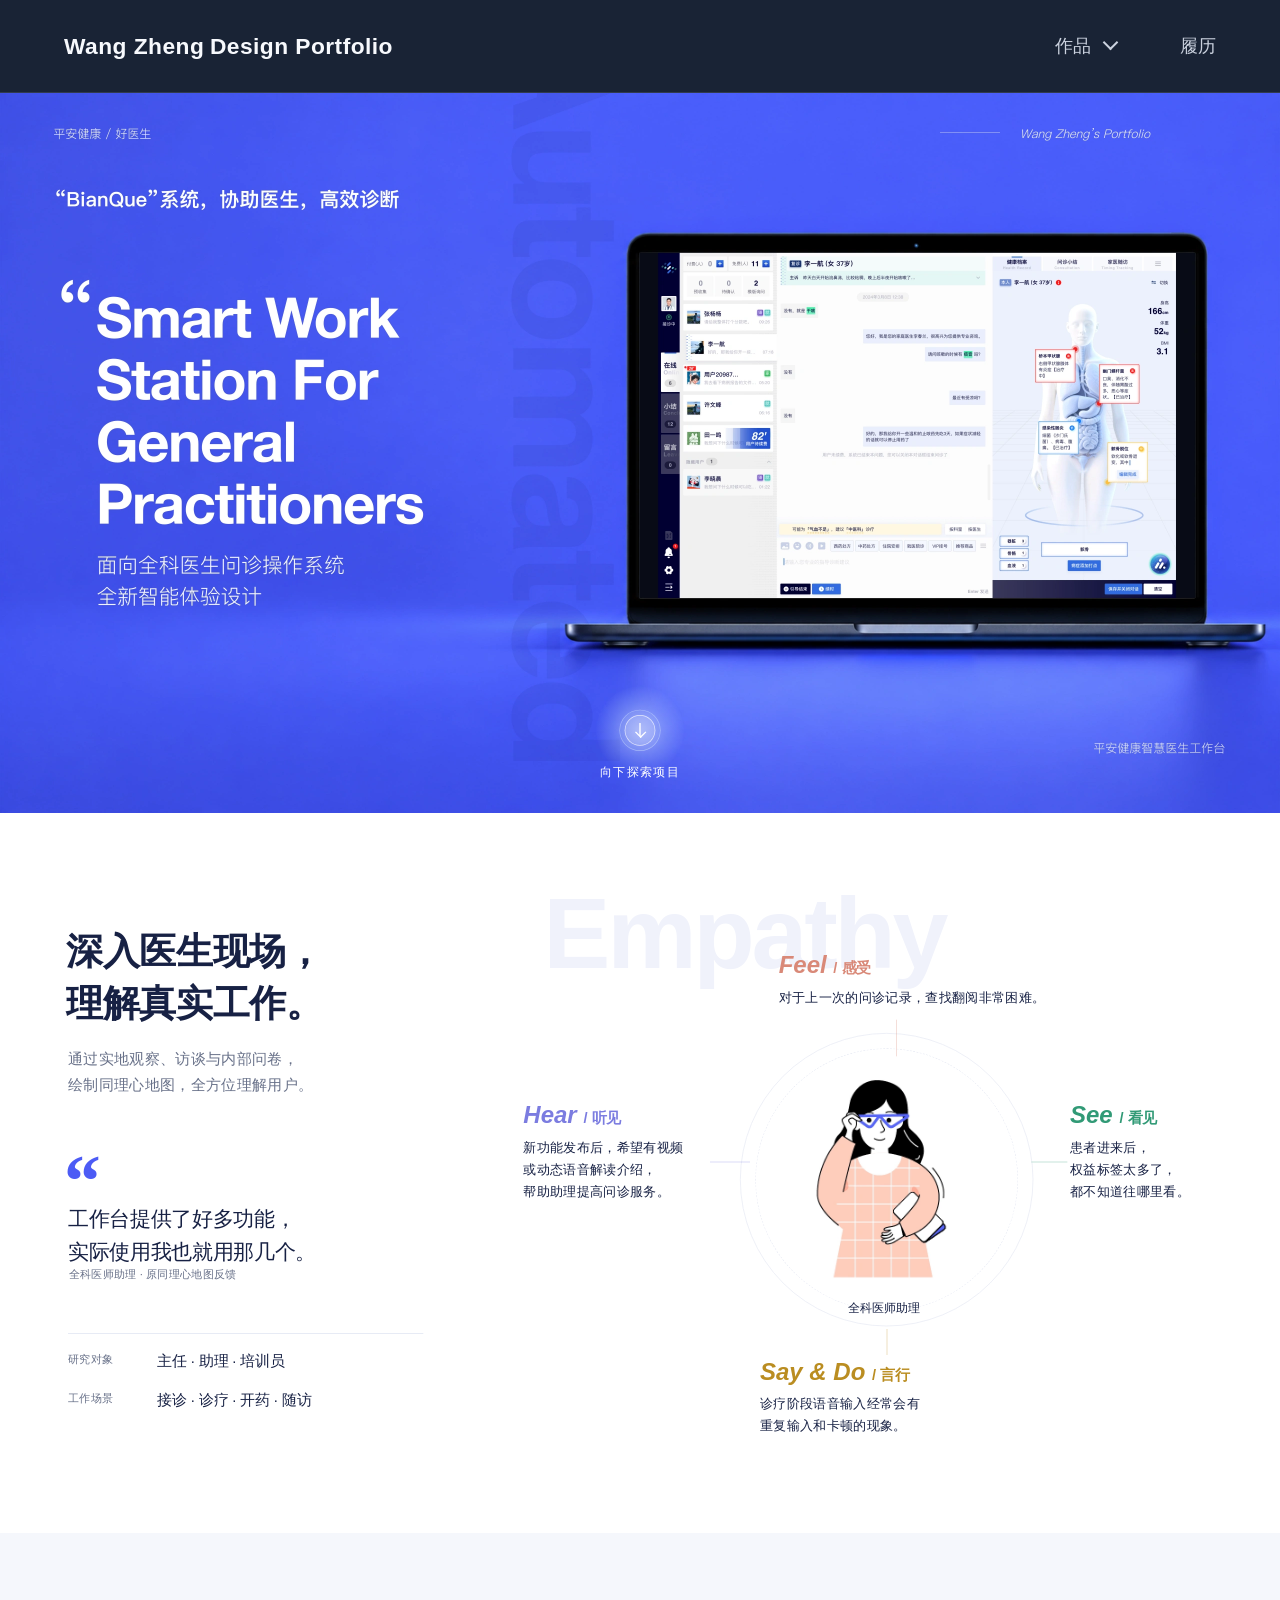
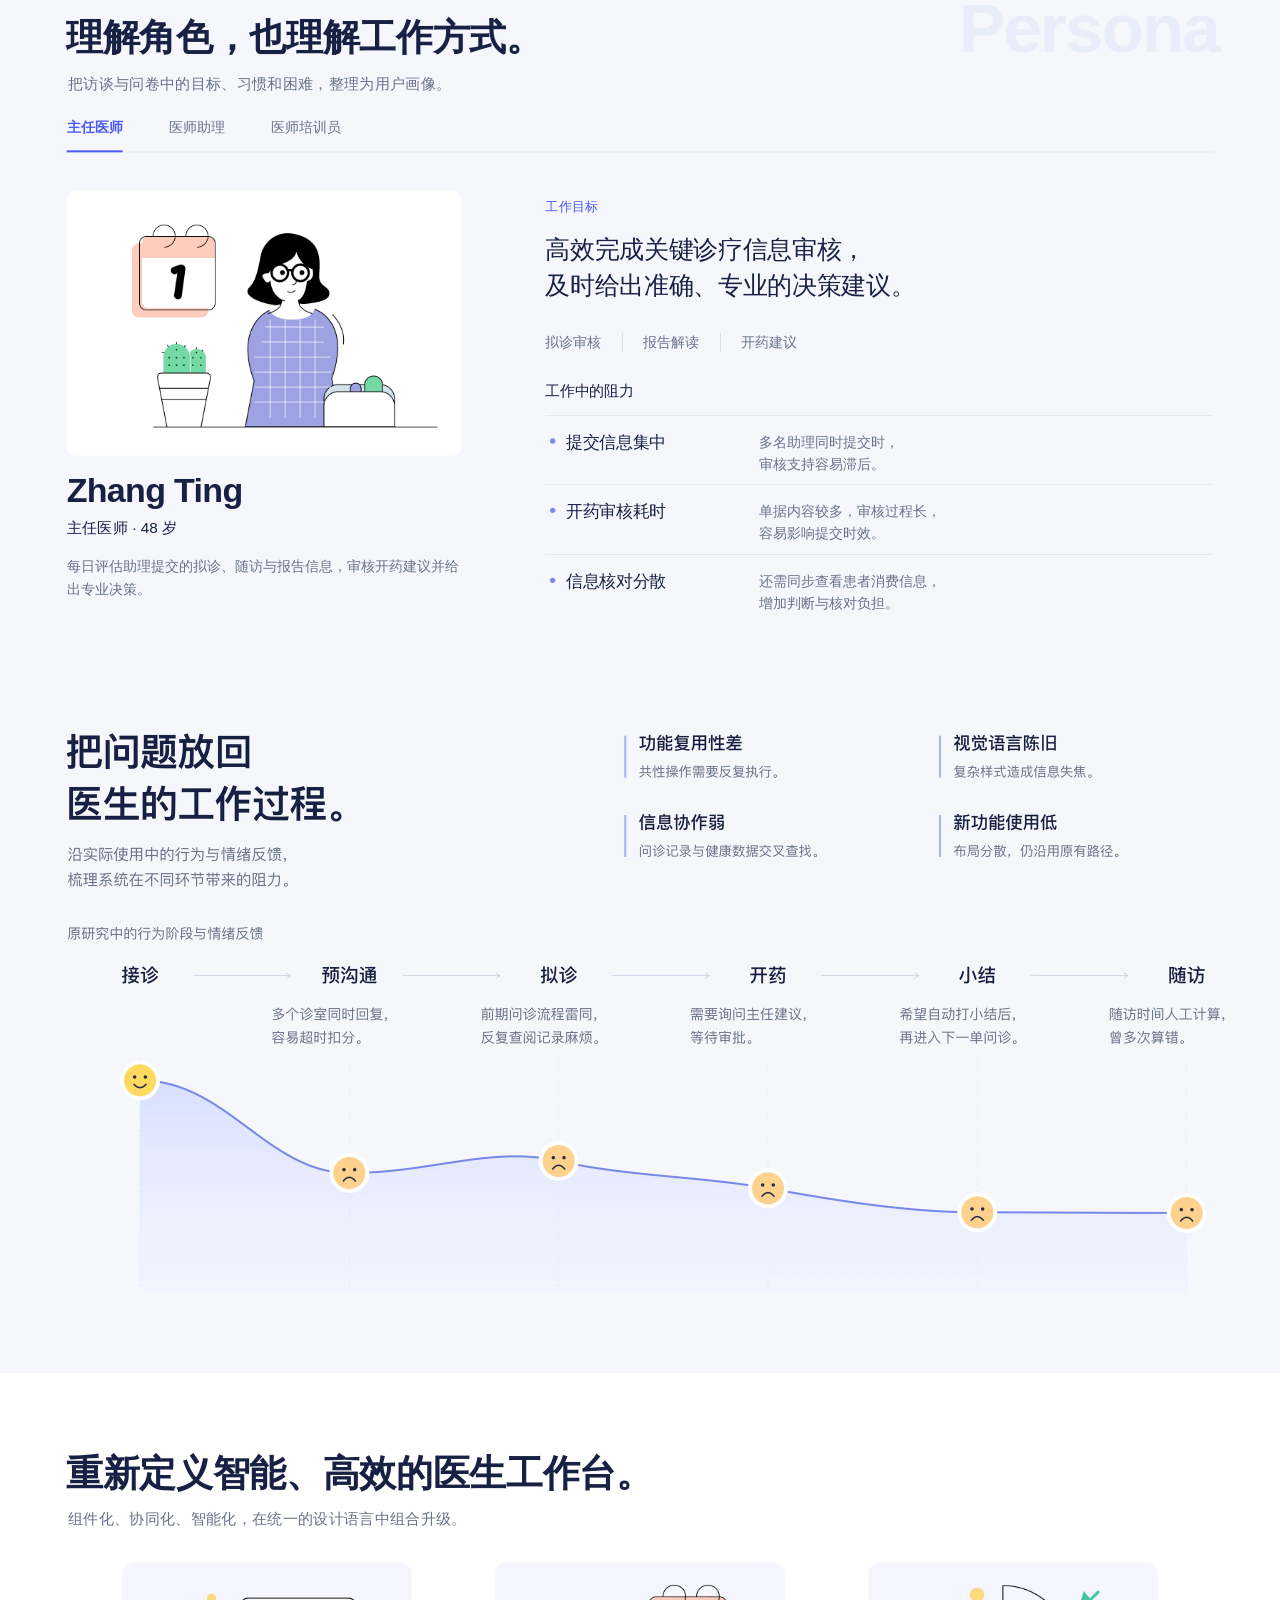
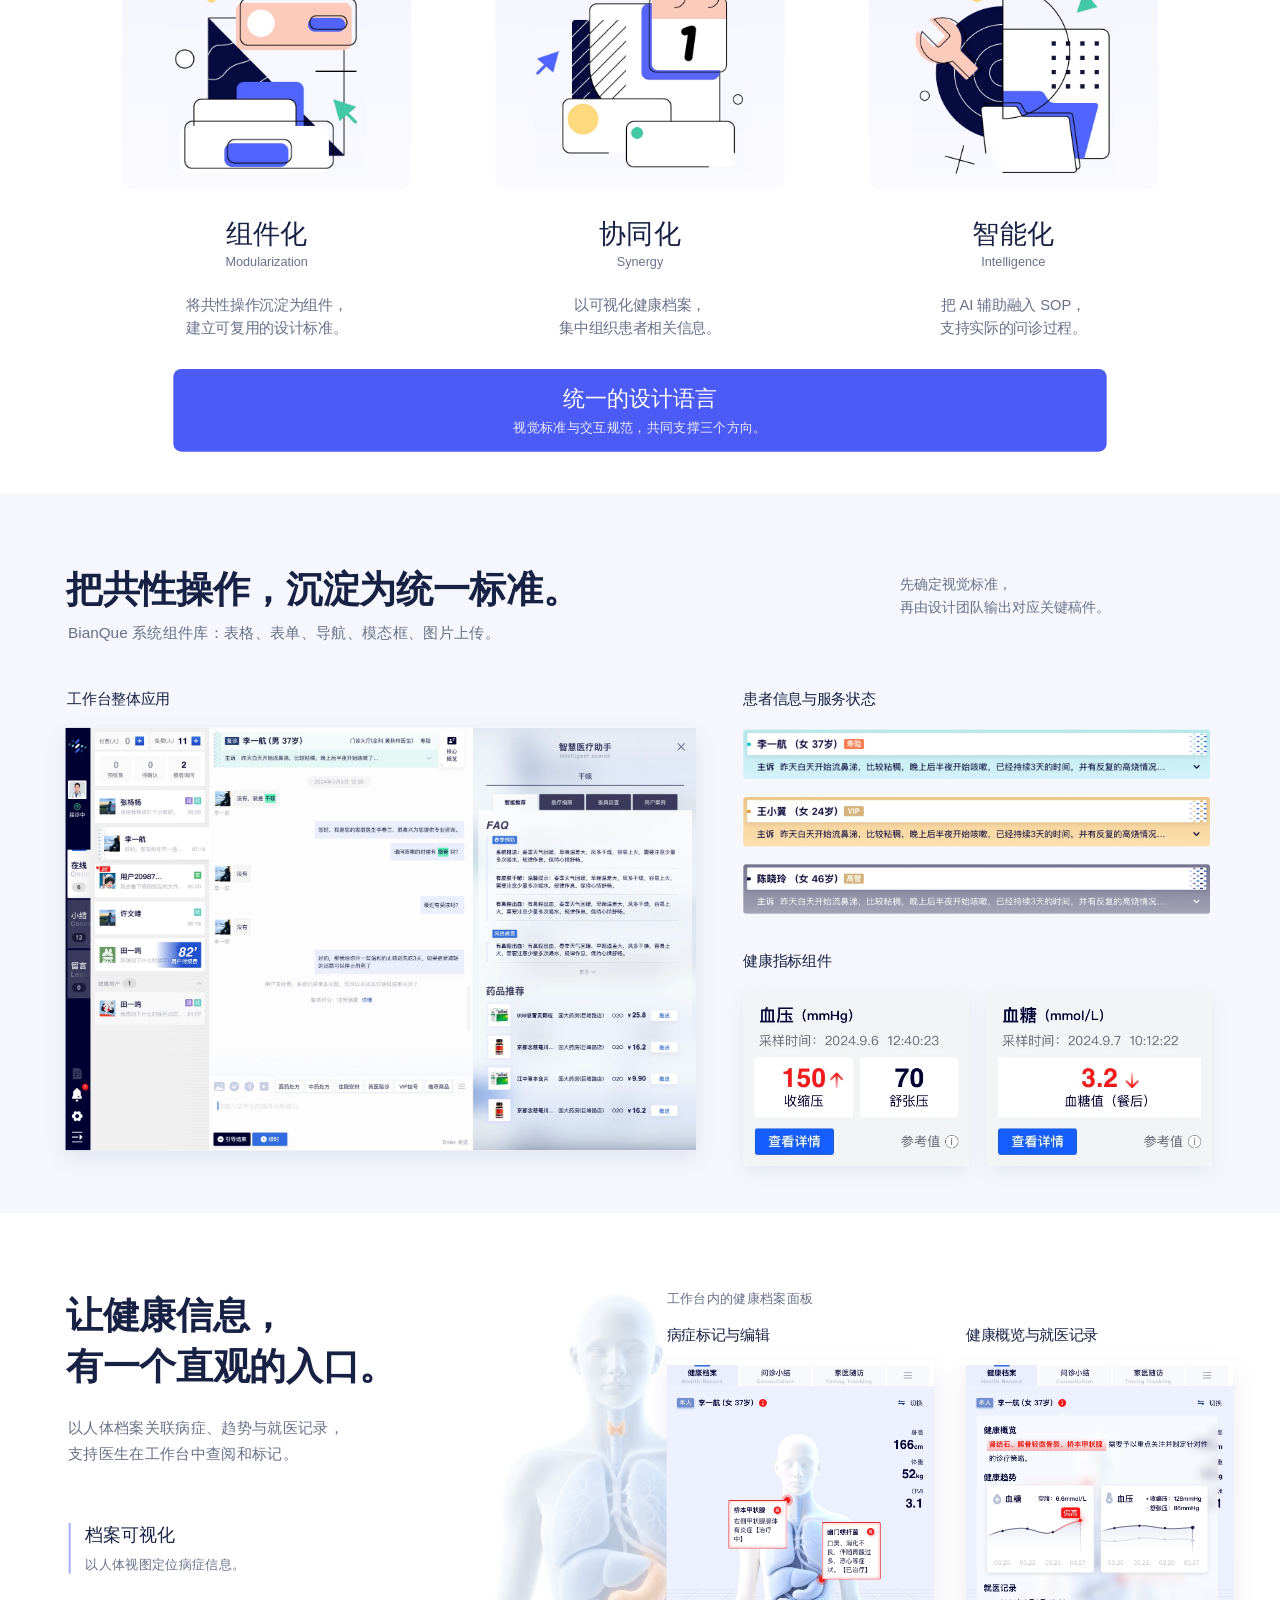
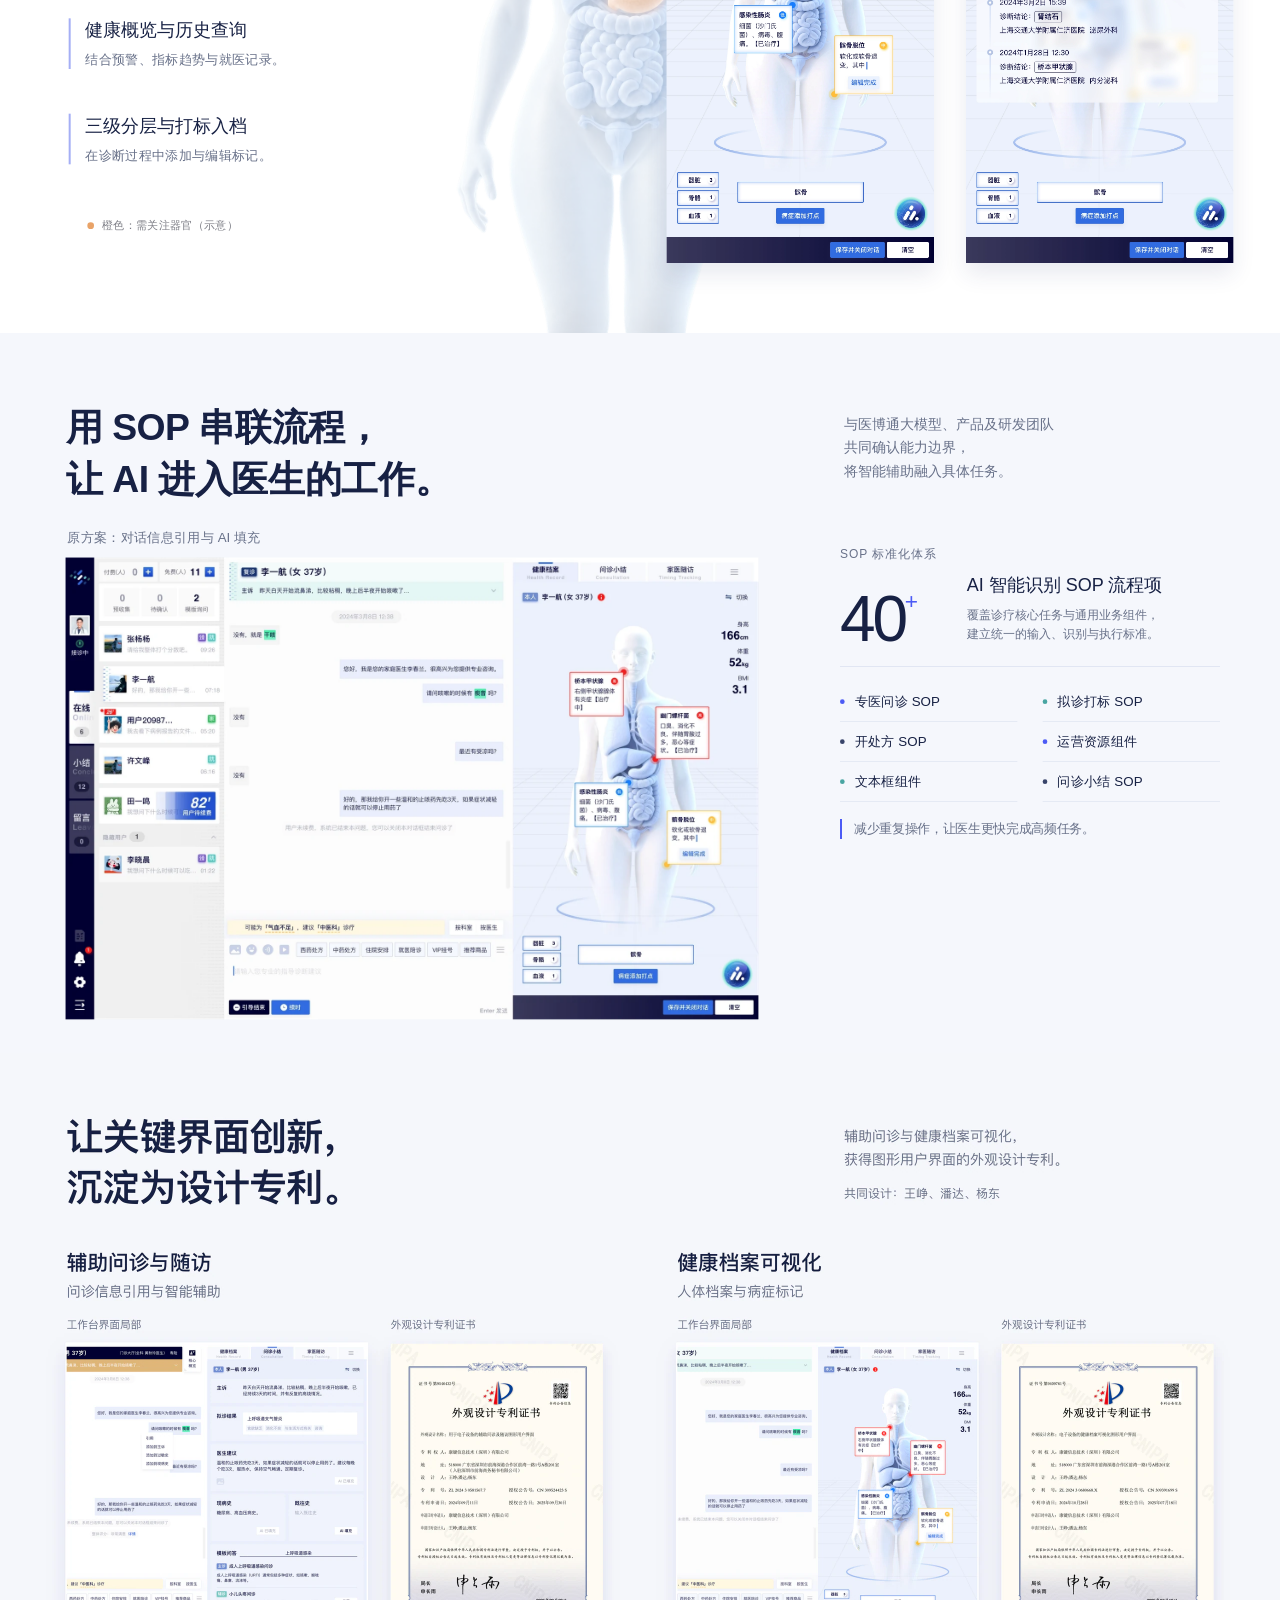
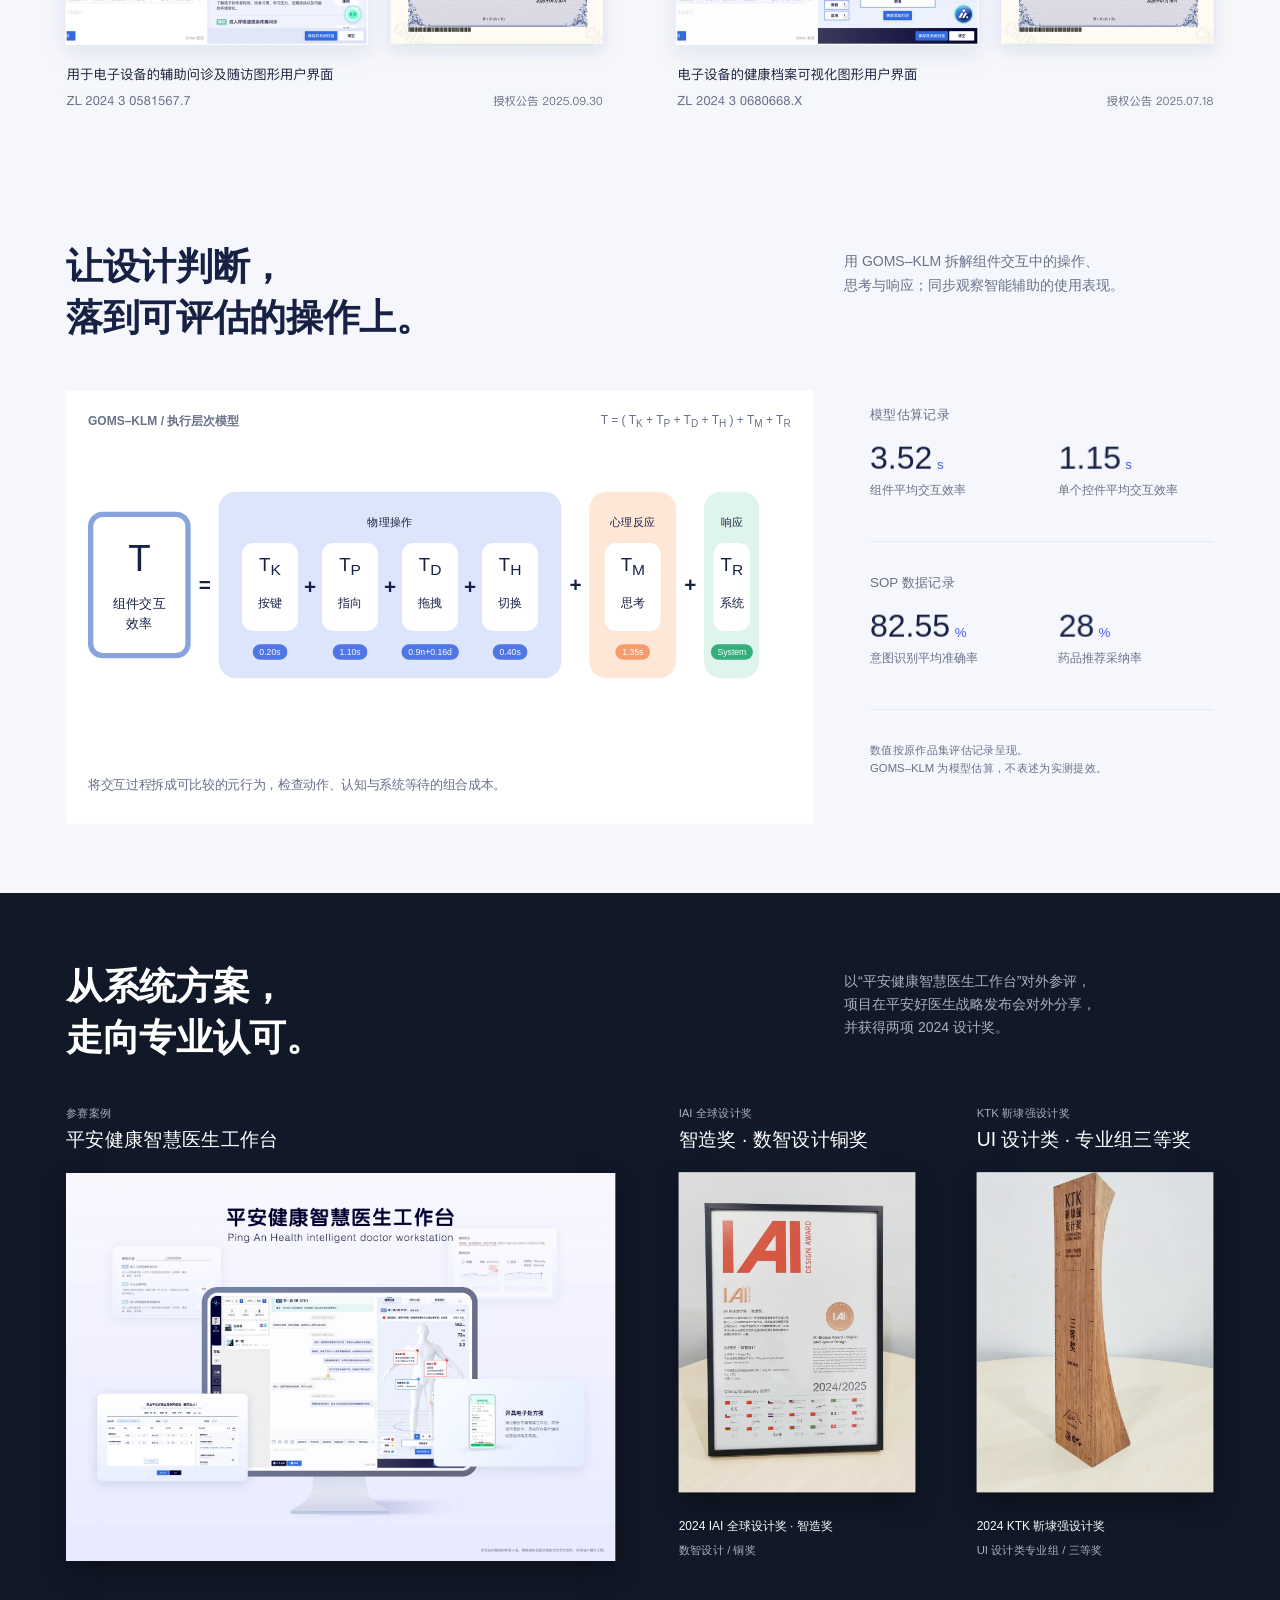
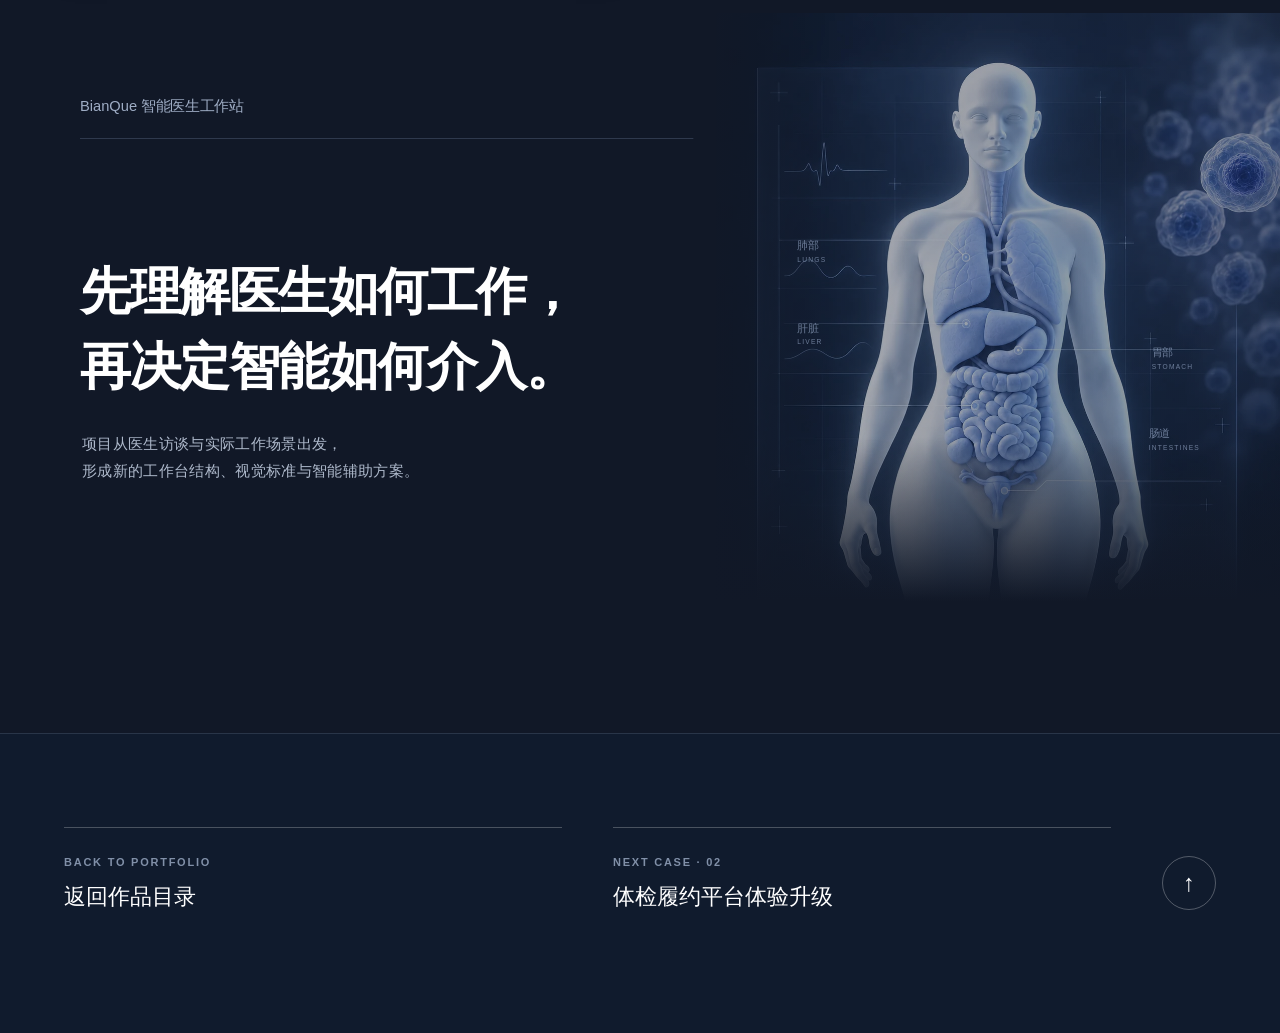
==== work/bianque/index.html @ 44f14954 "Deploy resume website via GitHub Pages" ====
<!doctype html>
<html lang="zh-CN">
<head>
  <meta charset="utf-8">
  <meta name="viewport" content="width=device-width, initial-scale=1">
  <meta name="description" content="BianQue 智能医生工作站：从用户研究、设计策略到系统标准与智能辅助的完整体验设计案例。">
  <title>BianQue 智能医生工作站 — Wang Zheng</title>
  <link rel="icon" href="../../favicon.svg" type="image/svg+xml">
  <link rel="preload" href="../../assets/images/bianque/fullpage/01-opening-base.webp" as="image" fetchpriority="high">
  <link rel="stylesheet" href="../../assets/css/bianque.css">
  <link rel="stylesheet" href="../../assets/css/portfolio-shell.css?v=20261020-1">
  <script src="../../assets/js/bianque.js" defer></script>
  <script src="../../assets/js/portfolio-shell.js?v=20261020-1" defer></script>
</head>
<body>
  <a class="skip-link" href="#research">跳到项目内容</a>
  <header class="portfolio-header">
    <a class="portfolio-brand" href="../../index.html" aria-label="返回作品集首页"><strong>Wang Zheng</strong><span>Design Portfolio</span></a>
    <nav aria-label="作品集导航">
      <div class="portfolio-works" data-portfolio-works>
        <button class="portfolio-works-button" type="button" aria-expanded="false" aria-controls="portfolio-work-menu" data-portfolio-works-button>作品<i aria-hidden="true"></i></button>
        <div class="portfolio-menu" id="portfolio-work-menu">
          <a href="../bianque/index.html" aria-current="page"><span>01</span>BianQue 智能医生工作站</a>
          <a href="../health-check/index.html"><span>02</span>体检履约体验升级</a>
          <a href="../design-leadership/index.html"><span>03</span>设计管理与技术拓展</a>
        </div>
      </div>
      <a class="portfolio-resume" href="../../index.html#experience">履历</a>
    </nav>
  </header>
  <main>
    <section class="bq-screen hero" id="opening" aria-labelledby="hero-title" data-theme="dark">
      <div class="bq-frame">
        <img class="hero-artwork" src="../../assets/images/bianque/fullpage/01-opening-base.webp" alt="BianQue 智能医生工作站项目开场视觉" width="2560" height="1440" fetchpriority="high">
        <h1 class="sr-only" id="hero-title">BianQue 智能医生工作站</h1>
        <a class="explore-cue" href="#research"><span class="cue-rings"><i></i></span><b>向下探索项目</b></a>
      </div>
    </section>

    <section class="bq-screen research" id="research" aria-labelledby="research-title">
      <div class="bq-frame">
        <h2 id="research-title">深入医生现场，<br>理解真实工作。</h2>
        <p class="research-intro">通过实地观察、访谈与内部问卷，<br>绘制同理心地图，全方位理解用户。</p>
        <div class="research-quote-mark">“</div>
        <blockquote>工作台提供了好多功能，<br>实际使用我也就用那几个。</blockquote>
        <p class="research-source">全科医师助理 · 原同理心地图反馈</p>
        <dl class="research-facts">
          <div><dt>研究对象</dt><dd>主任 · 助理 · 培训员</dd></div>
          <div><dt>工作场景</dt><dd>接诊 · 诊疗 · 开药 · 随访</dd></div>
        </dl>
        <div class="empathy-word" aria-hidden="true">Empathy</div>
        <div class="empathy-map">
          <div class="empathy-ring outer"></div>
          <div class="empathy-ring inner"></div>
          <img src="../../assets/images/bianque/code/research-assistant-approved.webp" alt="全科医师助理人物插画" width="308" height="456">
          <strong>全科医师助理</strong>
          <article class="empathy-item feel"><h3><em>Feel</em><span>/ 感受</span></h3><p>对于上一次的问诊记录，查找翻阅非常困难。</p></article>
          <article class="empathy-item hear"><h3><em>Hear</em><span>/ 听见</span></h3><p>新功能发布后，希望有视频<br>或动态语音解读介绍，<br>帮助助理提高问诊服务。</p></article>
          <article class="empathy-item see"><h3><em>See</em><span>/ 看见</span></h3><p>患者进来后，<br>权益标签太多了，<br>都不知道往哪里看。</p></article>
          <article class="empathy-item say"><h3><em>Say &amp; Do</em><span>/ 言行</span></h3><p>诊疗阶段语音输入经常会有<br>重复输入和卡顿的现象。</p></article>
        </div>
      </div>
    </section>

    <section class="bq-screen persona" id="persona" aria-labelledby="persona-title" data-persona>
      <div class="bq-frame">
        <h2 id="persona-title">理解角色，也理解工作方式。</h2>
        <p class="persona-intro">把访谈与问卷中的目标、习惯和困难，整理为用户画像。</p>
        <div class="persona-word" aria-hidden="true">Persona</div>
        <div class="persona-tabs" role="tablist" aria-label="用户画像角色">
          <button type="button" role="tab" data-persona-tab="director" aria-selected="true" class="is-active">主任医师</button>
          <button type="button" role="tab" data-persona-tab="assistant" aria-selected="false">医师助理</button>
          <button type="button" role="tab" data-persona-tab="trainer" aria-selected="false">医师培训员</button>
        </div>
        <article class="persona-profile">
          <div class="persona-art"><img data-persona-image src="../../assets/images/bianque/personas/director.png" alt="主任医师人物插画" width="1028" height="680"></div>
          <h3 data-persona-name>Zhang Ting</h3>
          <p class="persona-meta" data-persona-meta>主任医师 · 48 岁</p>
          <p class="persona-description" data-persona-description>每日评估助理提交的拟诊、随访与报告信息，<br>审核开药建议并给出专业决策。</p>
        </article>
        <div class="persona-detail" aria-live="polite">
          <p class="detail-label">工作目标</p>
          <h3 data-persona-goal>高效完成关键诊疗信息审核，<br>及时给出准确、专业的决策建议。</h3>
          <ul class="persona-tasks" data-persona-tasks><li>拟诊审核</li><li>报告解读</li><li>开药建议</li></ul>
          <p class="blocker-title">工作中的阻力</p>
          <div class="persona-blockers" data-persona-blockers></div>
        </div>
      </div>
    </section>

    <section class="bq-screen journey approved-screen" id="journey" aria-label="医生工作过程与情绪体验">
      <div class="bq-frame">
        <img class="approved-screen-image" src="../../assets/images/bianque/fullpage/04-journey.webp" alt="医生工作过程与情绪体验视觉稿">
      </div>
    </section>

    <section class="bq-screen strategy" id="strategy" aria-labelledby="strategy-title">
      <div class="bq-frame">
        <h2 id="strategy-title">重新定义智能、高效的医生工作台。</h2>
        <p class="strategy-intro">组件化、协同化、智能化，在统一的设计语言中组合升级。</p>
        <div class="strategy-grid">
          <article><div class="strategy-image"><img src="../../assets/images/bianque/code/strategy-modular.webp" alt="组件化设计策略"></div><h3>组件化</h3><em>Modularization</em><p>将共性操作沉淀为组件，<br>建立可复用的设计标准。</p></article>
          <article><div class="strategy-image"><img src="../../assets/images/bianque/code/strategy-synergy.webp" alt="协同化设计策略"></div><h3>协同化</h3><em>Synergy</em><p>以可视化健康档案，<br>集中组织患者相关信息。</p></article>
          <article><div class="strategy-image"><img src="../../assets/images/bianque/code/strategy-intelligence.webp" alt="智能化设计策略"></div><h3>智能化</h3><em>Intelligence</em><p>把 AI 辅助融入 SOP，<br>支持实际的问诊过程。</p></article>
        </div>
        <div class="strategy-foundation"><strong>统一的设计语言</strong><span>视觉标准与交互规范，共同支撑三个方向。</span></div>
      </div>
    </section>

    <section class="bq-screen components" id="components" aria-labelledby="components-title">
      <div class="bq-frame">
        <h2 id="components-title">把共性操作，沉淀为统一标准。</h2>
        <p class="components-intro">BianQue 系统组件库：表格、表单、导航、模态框、图片上传。</p>
        <p class="components-note">先确定视觉标准，<br>再由设计团队输出对应关键稿件。</p>
        <h3 class="components-left-title">工作台整体应用</h3>
        <div class="components-workstation"><img src="../../assets/images/bianque/code/components-workstation.webp" alt="工作台整体应用"></div>
        <h3 class="components-patient-title">患者信息与服务状态</h3>
        <div class="components-patient">
          <img src="../../assets/images/bianque/code/patient-status-1.webp" alt="患者信息与服务状态组件：常规服务状态">
          <img src="../../assets/images/bianque/code/patient-status-2.webp" alt="患者信息与服务状态组件：复诊服务状态">
          <img src="../../assets/images/bianque/code/patient-status-3.webp" alt="患者信息与服务状态组件：随访服务状态">
        </div>
        <h3 class="components-metric-title">健康指标组件</h3>
        <div class="components-metrics"><img src="../../assets/images/bianque/code/metric-card-a.webp" alt="血压指标组件"><img src="../../assets/images/bianque/code/metric-card-b.webp" alt="血糖指标组件"></div>
      </div>
    </section>

    <section class="bq-screen health" id="health" aria-labelledby="health-title">
      <div class="bq-frame">
        <h2 id="health-title">让健康信息，<br>有一个直观的入口。</h2>
        <p class="health-intro">以人体档案关联病症、趋势与就医记录，<br>支持医生在工作台中查阅和标记。</p>
        <div class="health-points"><article><h3>档案可视化</h3><p>以人体视图定位病症信息。</p></article><article><h3>健康概览与历史查询</h3><p>结合预警、指标趋势与就医记录。</p></article><article><h3>三级分层与打标入档</h3><p>在诊断过程中添加与编辑标记。</p></article></div>
        <p class="health-legend"><i></i>橙色：需关注器官（示意）</p>
        <img class="health-anatomy" src="../../assets/images/bianque/code/anatomy.webp" alt="磨砂人体健康档案，橙色器官为需关注位置">
        <div class="health-showcase"><p>工作台内的健康档案面板</p><div class="health-panels"><figure><figcaption>病症标记与编辑</figcaption><img src="../../assets/images/bianque/code/health-panel-marker.webp" alt="病症标记与编辑界面"></figure><figure><figcaption>健康概览与就医记录</figcaption><img src="../../assets/images/bianque/code/health-panel-overview.webp" alt="健康概览与就医记录界面"></figure></div></div>
      </div>
    </section>

    <section class="bq-screen ai" id="ai" aria-labelledby="ai-title">
      <div class="bq-frame">
        <h2 id="ai-title">用 SOP 串联流程，<br>让 AI 进入医生的工作。</h2>
        <p class="ai-note">与医博通大模型、产品及研发团队<br>共同确认能力边界，<br>将智能辅助融入具体任务。</p>
        <p class="ai-label">原方案：对话信息引用与 AI 填充</p>
        <div class="ai-screen"><img src="../../assets/images/bianque/code/ai-workstation-tight.webp" alt="对话信息引用与 AI 填充界面"></div>
        <div class="ai-flow">
          <div class="ai-sop-head">
            <p>SOP 标准化体系</p>
            <strong>40<sup>+</sup></strong>
            <div><h3>AI 智能识别 SOP 流程项</h3><p>覆盖诊疗核心任务与通用业务组件，<br>建立统一的输入、识别与执行标准。</p></div>
          </div>
          <div class="ai-sop-list" aria-label="SOP 标准化流程示例">
            <span>专医问诊 SOP</span><span>拟诊打标 SOP</span><span>开处方 SOP</span><span>运营资源组件</span><span>文本框组件</span><span>问诊小结 SOP</span>
          </div>
          <p class="ai-sop-result">减少重复操作，让医生更快完成高频任务。</p>
        </div>
      </div>
    </section>

    <section class="bq-screen patents approved-screen" id="patents" aria-label="设计专利案例与证书">
      <div class="bq-frame">
        <img class="approved-screen-image" src="../../assets/images/bianque/fullpage/09-patents.webp" alt="设计专利案例与证书视觉稿">
      </div>
    </section>

    <section class="bq-screen evaluation" id="evaluation" aria-labelledby="evaluation-title">
      <div class="bq-frame">
        <h2 id="evaluation-title">让设计判断，<br>落到可评估的操作上。</h2>
        <p class="evaluation-note">用 GOMS–KLM 拆解组件交互中的操作、<br>思考与响应；同步观察智能辅助的使用表现。</p>
        <div class="evaluation-model">
          <header><strong>GOMS–KLM / 执行层次模型</strong><span>T = ( T<sub>K</sub> + T<sub>P</sub> + T<sub>D</sub> + T<sub>H</sub> ) + T<sub>M</sub> + T<sub>R</sub></span></header>
          <div class="formula"><article class="formula-total"><b>T</b><span>组件交互<br>效率</span></article><em>=</em><section class="physical"><h3>物理操作</h3><div><article><b>T<sub>K</sub></b><span>按键</span><i>0.20s</i></article><em>+</em><article><b>T<sub>P</sub></b><span>指向</span><i>1.10s</i></article><em>+</em><article><b>T<sub>D</sub></b><span>拖拽</span><i>0.9n+0.16d</i></article><em>+</em><article><b>T<sub>H</sub></b><span>切换</span><i>0.40s</i></article></div></section><em>+</em><section class="mental"><h3>心理反应</h3><article><b>T<sub>M</sub></b><span>思考</span><i>1.35s</i></article></section><em>+</em><section class="response"><h3>响应</h3><article><b>T<sub>R</sub></b><span>系统</span><i>System</i></article></section></div>
          <p>将交互过程拆成可比较的元行为，检查动作、认知与系统等待的组合成本。</p>
        </div>
        <div class="evaluation-data"><h3>模型估算记录</h3><div><article><strong class="metric-value" data-metric-value="3.52" data-metric-decimals="2"><span>3.52</span> <i>s</i></strong><span>组件平均交互效率</span></article><article><strong class="metric-value" data-metric-value="1.15" data-metric-decimals="2"><span>1.15</span> <i>s</i></strong><span>单个控件平均交互效率</span></article></div><hr><h3>SOP 数据记录</h3><div><article><strong class="metric-value" data-metric-value="82.55" data-metric-decimals="2"><span>82.55</span> <i>%</i></strong><span>意图识别平均准确率</span></article><article><strong class="metric-value" data-metric-value="28" data-metric-decimals="0"><span>28</span> <i>%</i></strong><span>药品推荐采纳率</span></article></div><hr><p>数值按原作品集评估记录呈现。<br>GOMS–KLM 为模型估算，不表述为实测提效。</p></div>
      </div>
    </section>

    <section class="bq-screen recognition" id="recognition" aria-labelledby="recognition-title" data-theme="dark">
      <div class="bq-frame">
        <h2 id="recognition-title">从系统方案，<br>走向专业认可。</h2>
        <p class="recognition-note">以“平安健康智慧医生工作台”对外参评，<br>项目在平安好医生战略发布会对外分享，<br>并获得两项 2024 设计奖。</p>
        <div class="recognition-case"><p>参赛案例</p><h3>平安健康智慧医生工作台</h3><img src="../../assets/images/bianque/code/recognition-case.webp" alt="平安健康智慧医生工作台参赛案例"></div>
        <article class="award ia"><p>IAI 全球设计奖</p><h3>智造奖 · 数智设计铜奖</h3><div><img src="../../assets/images/bianque/code/award-iai.webp" alt="IAI 智造奖奖杯与证书"></div><strong>2024 IAI 全球设计奖 · 智造奖</strong><span>数智设计 / 铜奖</span></article>
        <article class="award ktk"><p>KTK 靳埭强设计奖</p><h3>UI 设计类 · 专业组三等奖</h3><div><img src="../../assets/images/bianque/code/award-ktk.webp" alt="KTK 靳埭强设计奖奖杯与证书"></div><strong>2024 KTK 靳埭强设计奖</strong><span>UI 设计类专业组 / 三等奖</span></article>
      </div>
    </section>

    <section class="bq-screen outro" id="outro" aria-labelledby="outro-title" data-theme="dark">
      <div class="bq-frame">
        <p class="outro-name">BianQue 智能医生工作站</p>
        <div class="outro-line"></div>
        <h2 id="outro-title">先理解医生如何工作，<br>再决定智能如何介入。</h2>
        <p class="outro-copy">项目从医生访谈与实际工作场景出发，<br>形成新的工作台结构、视觉标准与智能辅助方案。</p>
        <div class="outro-visual"><img src="../../assets/images/bianque/code/outro-visual.webp" alt="医学人体健康档案主视觉"><span class="guide lungs">肺部<small>LUNGS</small></span><span class="guide liver">肝脏<small>LIVER</small></span><span class="guide stomach">胃部<small>STOMACH</small></span><span class="guide intestines">肠道<small>INTESTINES</small></span></div>
      </div>
    </section>
    <nav class="portfolio-footer" aria-label="项目导航">
      <a href="../../index.html"><span>BACK TO PORTFOLIO</span><strong>返回作品目录</strong></a>
      <a href="../health-check/index.html"><span>NEXT CASE · 02</span><strong>体检履约平台体验升级</strong></a>
      <a class="portfolio-footer-top" href="#opening" aria-label="返回页面顶部">↑</a>
    </nav>
  </main>
</body>
</html>
---- assets/css/bianque.css ----
:root {
  --ink: #172144;
  --muted: #687189;
  --blue: #4c5bf5;
  --soft: #f5f7fc;
  --line: #dce2f0;
  --dark: #111827;
  --frame-scale: 1;
  --screen-height: 1080px;
  --nav-height: clamp(76px, 7.25vw, 134px);
}

* { box-sizing: border-box; }
html { scroll-behavior: smooth; background: var(--dark); }
body { margin: 0; color: var(--ink); background: #fff; font-family: "PingFang SC", "Helvetica Neue", Arial, sans-serif; -webkit-font-smoothing: antialiased; }
main { padding-top: var(--nav-height); }
button, a { font: inherit; }
img { display: block; max-width: 100%; }
.sr-only { position: absolute !important; width: 1px !important; height: 1px !important; padding: 0 !important; margin: -1px !important; overflow: hidden !important; clip: rect(0,0,0,0) !important; white-space: nowrap !important; border: 0 !important; }
.skip-link { position: fixed; z-index: 100; left: 18px; top: 18px; padding: 10px 14px; color: #fff; background: #111827; transform: translateY(-160%); }
.skip-link:focus { transform: none; }

.bq-screen { position: relative; height: var(--screen-height); min-height: 0; overflow: hidden; scroll-margin-top: var(--nav-height); background: #fff; }
.bq-frame { position: absolute; left: 50vw; top: 50%; width: 1920px; height: 1080px; transform: translate(-50%, -50%) scale(var(--frame-scale)); transform-origin: center; overflow: hidden; }
.bq-screen h1, .bq-screen h2, .bq-screen h3, .bq-screen p, .bq-screen blockquote, .bq-screen dl, .bq-screen figure { margin: 0; }
.bq-screen h2 { font-size: 56px; line-height: 1.38; font-weight: 600; letter-spacing: -1px; }

.bq-global-nav { position: fixed; z-index: 80; inset: 0 0 auto; height: var(--nav-height); padding: 0 clamp(42px, 5vw, 96px); display: flex; align-items: center; justify-content: space-between; color: #f7f9fd; border-bottom: 1px solid rgba(174,188,211,.16); background: #101b2d; }
.bq-nav-brand { display: flex; align-items: baseline; gap: .35em; color: inherit; text-decoration: none; white-space: nowrap; }
.bq-nav-brand strong, .bq-nav-brand span { font: 600 clamp(20px, 1.78vw, 34px)/1 "Helvetica Neue", Arial, sans-serif; letter-spacing: .02em; }
.bq-global-nav nav { display: flex; align-items: center; gap: clamp(46px, 5vw, 92px); height: 100%; }
.bq-resume-link, .bq-works-button { color: #cbd2df; font-size: clamp(18px, 1.35vw, 25px); font-weight: 400; text-decoration: none; white-space: nowrap; transition: color .2s ease; }
.bq-resume-link:hover, .bq-resume-link:focus-visible, .bq-works-button:hover, .bq-works-button:focus-visible { color: #fff; }
.bq-works-nav { position: relative; height: 100%; display: flex; align-items: center; }
.bq-works-button { padding: 0; display: flex; align-items: center; gap: 14px; border: 0; background: none; cursor: pointer; }
.bq-works-button i { width: 11px; height: 11px; border-right: 2px solid currentColor; border-bottom: 2px solid currentColor; transform: translateY(-3px) rotate(45deg); transition: transform .2s ease; }
.bq-works-nav.is-open .bq-works-button i { transform: translateY(3px) rotate(225deg); }
.bq-works-menu { position: absolute; right: -34px; top: calc(100% - 1px); width: 330px; padding: 15px 0; border: 1px solid rgba(174,188,211,.16); background: #101b2d; box-shadow: 0 20px 45px rgba(5,12,25,.26); opacity: 0; visibility: hidden; transform: translateY(-8px); transition: opacity .2s ease, transform .2s ease, visibility .2s; }
.bq-works-menu a { padding: 15px 24px; display: grid; grid-template-columns: 38px 1fr; align-items: center; color: #cbd2df; font-size: 16px; line-height: 1.4; text-decoration: none; }
.bq-works-menu a span { color: #71809b; font: 500 12px/1 "Helvetica Neue", Arial, sans-serif; letter-spacing: .08em; }
.bq-works-menu a:hover, .bq-works-menu a:focus-visible, .bq-works-menu a[aria-current="page"] { color: #fff; background: rgba(255,255,255,.055); }
.bq-works-nav:hover .bq-works-menu, .bq-works-nav:focus-within .bq-works-menu, .bq-works-nav.is-open .bq-works-menu { opacity: 1; visibility: visible; transform: none; }

/* 01 / approved static visual with one live scroll cue */
.hero { color: #fff; background: #394ae1; }
.hero-artwork { width: 1920px; height: 1080px; object-fit: cover; }
.explore-cue { position: absolute; z-index: 5; left: 50%; bottom: 33px; width: 220px; height: 157px; color: #fff; text-align: center; text-decoration: none; transform: translateX(-50%); }
.cue-rings { position: absolute; left: 50%; top: 0; width: 132px; height: 132px; border-radius: 50%; background: radial-gradient(circle, rgba(239,250,255,.5), rgba(215,238,255,.21) 44%, rgba(192,229,255,0) 72%); transform: translateX(-50%); animation: cue-breathe 2.8s ease-in-out infinite; }
.cue-rings::before, .cue-rings::after { content: ""; position: absolute; border-radius: 50%; }
.cue-rings::before { inset: 35px; border: 1px solid rgba(225,245,255,.38); background: rgba(215,236,255,.08); }
.cue-rings::after { inset: 43px; border: 1px solid rgba(255,255,255,.72); background: rgba(255,255,255,.14); }
.cue-rings i { position: absolute; z-index: 2; left: 50%; top: 55px; width: 15px; height: 20px; border-left: 2px solid #fff; transform: translateX(-1px); }
.cue-rings i::after { content: ""; position: absolute; left: -6px; bottom: 0; width: 10px; height: 10px; border-right: 2px solid #fff; border-bottom: 2px solid #fff; transform: rotate(45deg); }
.explore-cue b { position: absolute; left: 0; right: 0; top: 116px; font-size: 18px; font-weight: 500; letter-spacing: 2px; }
@keyframes cue-breathe { 0%,100% { transform: translateX(-50%) scale(.94); opacity: .72; } 50% { transform: translateX(-50%) scale(1.06); opacity: 1; } }

/* 02 / empathy */
.research { background: #fff; }
.research h2 { position: absolute; left: 99px; top: 169px; }
.research-intro { position: absolute; left: 102px; top: 349px; color: var(--muted); font-size: 23px; line-height: 1.7; }
.research-quote-mark { position: absolute; left: 96px; top: 497px; color: var(--blue); font-family: Georgia, serif; font-size: 110px; line-height: 1; font-weight: 600; }
.research blockquote { position: absolute; left: 102px; top: 586px; color: var(--ink); font-size: 31px; line-height: 1.58; font-weight: 500; }
.research-source { position: absolute; left: 103px; top: 681px; color: var(--muted); font-size: 17px; }
.research-facts { position: absolute; left: 102px; top: 780px; width: 533px; padding-top: 27px; border-top: 1px solid var(--line); }
.research-facts div { display: grid; grid-template-columns: 134px 1fr; margin-bottom: 28px; }
.research-facts dt { color: var(--muted); font-size: 17px; }
.research-facts dd { margin: 0; font-size: 22px; }
.empathy-word { position: absolute; left: 815px; top: 105px; color: #f0f2fb; font: 650 151px/1 "Helvetica Neue", Arial, sans-serif; letter-spacing: -5px; }
.empathy-map { position: absolute; left: 760px; top: 210px; width: 1080px; height: 740px; }
.empathy-ring { position: absolute; left: 350px; top: 120px; width: 440px; height: 440px; border-radius: 50%; border: 1px solid #e6e9f3; }
.empathy-ring.inner { left: 373px; top: 143px; width: 394px; height: 394px; border-style: dashed; }
.empathy-map > img { position: absolute; z-index: 2; left: 458px; top: 184px; width: 208px; height: 308px; object-fit: contain; }
.empathy-map > strong { position: absolute; z-index: 3; left: 466px; top: 520px; width: 200px; text-align: center; font-size: 18px; font-weight: 500; }
.empathy-item { position: absolute; z-index: 3; }
.empathy-item h3 { margin: 0 0 12px; font-weight: 600; white-space: nowrap; }
.empathy-item h3 em { font: italic 600 36px/1 "Helvetica Neue", Arial, sans-serif; }
.empathy-item h3 span { margin-left: 10px; font-size: 22px; }
.empathy-item p { color: var(--ink); font-size: 20px; line-height: 1.65; }
.empathy-item.feel { left: 408px; top: 0; color: #d98978; }
.empathy-item.hear { left: 25px; top: 225px; color: #7b7ce0; }
.empathy-item.see { left: 845px; top: 225px; color: #319a76; }
.empathy-item.say { left: 380px; top: 610px; color: #ba8d21; }
.empathy-item.feel::after, .empathy-item.hear::after, .empathy-item.see::after, .empathy-item.say::after { content: ""; position: absolute; background: currentColor; opacity: .42; }
.empathy-item.feel::after { left: 176px; top: 100px; width: 1px; height: 55px; }
.empathy-item.hear::after { left: 280px; top: 88px; width: 60px; height: 1px; }
.empathy-item.see::after { left: -58px; top: 88px; width: 54px; height: 1px; }
.empathy-item.say::after { left: 190px; top: -46px; width: 1px; height: 39px; }

/* 03 / persona */
.persona { background: var(--soft); }
.persona h2 { position: absolute; left: 99px; top: 117px; }
.persona-intro { position: absolute; left: 102px; top: 211px; color: var(--muted); font-size: 23px; }
.persona-word { position: absolute; right: 92px; top: 91px; color: #e9edf9; font: 650 104px/1 "Helvetica Neue", Arial, sans-serif; letter-spacing: -3px; }
.persona-tabs { position: absolute; left: 100px; top: 272px; width: 1720px; height: 57px; display: flex; gap: 69px; border-bottom: 1px solid var(--line); }
.persona-tabs button { height: 57px; padding: 0 0 16px; border: 0; border-bottom: 3px solid transparent; color: var(--muted); background: none; font-size: 21px; cursor: pointer; }
.persona-tabs button.is-active { color: var(--blue); border-bottom-color: var(--blue); font-weight: 600; }
.persona-profile { position: absolute; left: 100px; top: 386px; width: 592px; }
.persona-art { width: 592px; height: 398px; padding: 14px 16px 20px; overflow: hidden; border-radius: 14px; background: #fff; }
.persona-art img { width: 100%; height: 100%; object-fit: contain; }
.persona-profile > h3 { margin-top: 24px; font: 650 51px/1.1 "Helvetica Neue", Arial, sans-serif; letter-spacing: -1px; }
.persona-meta { margin-top: 13px !important; font-size: 23px; }
.persona-description { margin-top: 25px !important; color: var(--muted); font-size: 21px; line-height: 1.62; }
.persona-detail { position: absolute; left: 818px; top: 397px; width: 1000px; }
.detail-label { color: var(--blue); font-size: 20px; font-weight: 500; }
.persona-detail > h3 { margin-top: 26px; font-size: 37px; line-height: 1.43; font-weight: 500; }
.persona-tasks { display: flex; gap: 0; margin: 44px 0 0; padding: 0; list-style: none; }
.persona-tasks li { padding: 0 31px; color: var(--muted); border-left: 1px solid #cbd3e5; font-size: 21px; }
.persona-tasks li:first-child { padding-left: 0; border-left: 0; }
.blocker-title { margin-top: 45px !important; font-size: 22px; font-weight: 500; }
.persona-blockers { margin-top: 20px; }
.persona-blockers article { position: relative; min-height: 104px; padding: 23px 0 14px 31px; display: grid; grid-template-columns: 290px 1fr; border-top: 1px solid var(--line); }
.persona-blockers article::before { content: ""; position: absolute; left: 7px; top: 34px; width: 8px; height: 8px; border-radius: 50%; background: #7d89ef; }
.persona-blockers h4 { margin: 0; font-size: 25px; font-weight: 500; }
.persona-blockers p { margin: 0; color: var(--muted); font-size: 21px; line-height: 1.58; }

/* 04 / journey */
.journey { background: var(--soft); }
.journey h2 { position: absolute; left: 98px; top: 117px; }
.journey-intro { position: absolute; left: 101px; top: 299px; color: var(--muted); font-size: 23px; line-height: 1.65; }
.journey-problems { position: absolute; left: 938px; top: 124px; width: 870px; display: grid; grid-template-columns: 1fr 1fr; gap: 52px 74px; }
.journey-problems article { min-height: 67px; padding-left: 20px; border-left: 3px solid #a5aff5; }
.journey-problems h3 { font-size: 26px; font-weight: 500; }
.journey-problems p { margin-top: 15px !important; color: var(--muted); font-size: 20px; }
.journey-caption { position: absolute; left: 101px; top: 417px; color: var(--muted); font-size: 21px; }
.journey-map { position: absolute; left: 100px; top: 475px; width: 1720px; height: 515px; }
.journey-map > svg { position: absolute; left: 0; top: 130px; width: 100%; height: 390px; overflow: visible; }
.journey-area { fill: url(#journeyArea); }
.journey-curve { fill: none; stroke: #7788eb; stroke-width: 3; stroke-linecap: round; }
.journey-stages { display: grid; grid-template-columns: repeat(6, 1fr); height: 100%; }
.journey-stages button { position: relative; min-width: 0; border: 0; color: var(--ink); background: none; text-align: center; cursor: pointer; }
.journey-stages button::after { content: ""; position: absolute; left: 50%; top: 128px; bottom: 6px; border-left: 1px dashed #d8deef; }
.journey-stages b { position: absolute; left: 0; right: 0; top: 5px; font-size: 28px; font-weight: 500; }
.journey-stages button:not(:last-child) b::after { content: "→"; position: absolute; right: -16px; color: #c7cede; font-size: 26px; font-weight: 300; }
.journey-stages span { position: absolute; left: 0; right: 0; top: 74px; color: var(--muted); font-size: 21px; line-height: 1.65; }
.mood { position: absolute; z-index: 3; left: 50%; top: 300px; width: 60px; height: 60px; border: 6px solid #fff; border-radius: 50%; color: #26304b; background: #ffd28d; font: 500 34px/45px Arial; transform: translateX(-50%) rotate(180deg); box-shadow: 0 2px 6px rgba(47,59,96,.08); }
.journey-stages button:nth-child(1) .mood { top: 256px; }
.journey-stages button:nth-child(2) .mood { top: 395px; }
.journey-stages button:nth-child(3) .mood { top: 374px; }
.journey-stages button:nth-child(4) .mood { top: 415px; }
.journey-stages button:nth-child(5) .mood, .journey-stages button:nth-child(6) .mood { top: 451px; }
.mood.happy { background: #ffda60; transform: translateX(-50%); }
.journey-stages button:focus-visible b, .journey-stages button:hover b { color: var(--blue); }

/* 05 / strategy */
.strategy h2 { position: absolute; left: 99px; top: 112px; }
.strategy-intro { position: absolute; left: 102px; top: 204px; color: var(--muted); font-size: 23px; }
.strategy-grid { position: absolute; left: 183px; top: 284px; width: 1554px; display: grid; grid-template-columns: repeat(3, 434px); justify-content: space-between; }
.strategy-grid article { text-align: center; }
.strategy-image { width: 434px; height: 340px; display: grid; place-items: center; overflow: hidden; border-radius: 18px; background: linear-gradient(#f5f5ff, #fafaff); }
.strategy-image img { width: 320px; height: 294px; object-fit: contain; }
.strategy-grid h3 { margin-top: 40px; font-size: 41px; font-weight: 550; }
.strategy-grid em { display: block; margin-top: 4px; color: var(--muted); font: normal 19px "Helvetica Neue", Arial, sans-serif; }
.strategy-grid p { margin-top: 35px !important; color: var(--muted); font-size: 22px; line-height: 1.6; }
.strategy-foundation { position: absolute; left: 260px; top: 894px; width: 1400px; height: 124px; display: flex; flex-direction: column; align-items: center; justify-content: center; border-radius: 12px; color: #fff; background: var(--blue); }
.strategy-foundation strong { font-size: 33px; font-weight: 500; }
.strategy-foundation span { margin-top: 8px; color: #ebeeff; font-size: 20px; }

/* 06 / components */
.components { background: var(--soft); }
.components h2 { position: absolute; left: 99px; top: 105px; }
.components-intro { position: absolute; left: 102px; top: 194px; color: var(--muted); font-size: 23px; }
.components-note { position: absolute; left: 1350px; top: 119px; color: var(--muted); font-size: 21px; line-height: 1.67; }
.components h3 { font-size: 22px; font-weight: 500; }
.components-left-title { position: absolute; left: 101px; top: 294px; }
.components-workstation { position: absolute; left: 98px; top: 352px; width: 946px; height: 634px; overflow: hidden; background: #fff; box-shadow: 0 12px 30px rgba(36,58,119,.10); }
.components-workstation img { width: 100%; height: 100%; object-fit: cover; }
.components-patient-title { position: absolute; left: 1115px; top: 294px; }
.components-patient { position: absolute; left: 1115px; top: 355px; width: 703px; height: 276px; display: flex; flex-direction: column; gap: 27px; }
.components-patient img { display: block; width: 700px; height: 74px; object-fit: fill; }
.components-metric-title { position: absolute; left: 1115px; top: 687px; }
.components-metrics { position: absolute; left: 1115px; top: 748px; width: 703px; display: grid; grid-template-columns: 1fr 1fr; gap: 26px; }
.components-metrics img { width: 100%; box-shadow: 0 10px 24px rgba(36,58,119,.08); }

/* 07 / health */
.health h2 { position: absolute; left: 99px; top: 114px; }
.health-intro { position: absolute; left: 102px; top: 303px; color: var(--muted); font-size: 23px; line-height: 1.68; }
.health-points { position: absolute; left: 103px; top: 465px; width: 400px; }
.health-points article { margin-bottom: 67px; padding-left: 22px; border-left: 3px solid #a5aff5; }
.health-points h3 { font-size: 27px; font-weight: 500; }
.health-points p { margin-top: 13px !important; color: var(--muted); font-size: 20px; }
.health-legend { position: absolute; left: 131px; top: 907px; color: #7c7d85; font-size: 17px; }
.health-legend i { display: inline-block; width: 10px; height: 10px; margin-right: 12px; border-radius: 50%; background: #e9a368; }
.health-anatomy { position: absolute; left: 600px; top: 91px; width: 650px; height: 1000px; object-fit: contain; opacity: .5; }
.health-showcase { position: absolute; left: 1000px; top: 115px; width: 850px; }
.health-showcase > p { color: var(--muted); font-size: 20px; }
.health-panels { display: grid; grid-template-columns: 1fr 1fr; gap: 48px; margin-top: 26px; }
.health-panels figure { min-width: 0; }
.health.is-reveal-ready .health-panels figure { opacity: 0; filter: blur(4px); transform: translateY(24px); transition: opacity .72s ease, filter .72s ease, transform .72s cubic-bezier(.22,1,.36,1); }
.health.is-reveal-ready .health-panels figure:nth-child(2) { transition-delay: .14s; }
.health.is-revealed .health-panels figure { opacity: 1; filter: blur(0); transform: translateY(0); }
.health-panels figcaption { margin-bottom: 22px; font-size: 22px; font-weight: 500; }
.health-panels img { width: 100%; height: auto; aspect-ratio: 1020 / 1920; object-fit: contain; background: #fff; box-shadow: 0 16px 32px rgba(35,53,105,.1); }

/* 08 / AI + SOP */
.ai { background: var(--soft); }
.ai h2 { position: absolute; left: 99px; top: 103px; }
.ai-note { position: absolute; left: 1266px; top: 119px; color: var(--muted); font-size: 21px; line-height: 1.67; }
.ai-label { position: absolute; left: 101px; top: 293px; color: var(--muted); font-size: 20px; }
.ai-screen { position: absolute; left: 98px; top: 336px; width: 1044px; height: 697px; overflow: hidden; background: transparent; line-height: 0; }
.ai-screen img { display: block; width: 100%; height: 100%; object-fit: cover; }
.ai-flow { position: absolute; left: 1260px; top: 320px; width: 570px; }
.ai-sop-head { display: grid; grid-template-columns: 190px 1fr; grid-template-rows: auto auto; align-items: end; padding-bottom: 30px; border-bottom: 1px solid #d8dfef; }
.ai-sop-head > p { grid-column: 1 / -1; margin: 0 0 16px !important; color: var(--muted); font-size: 18px; letter-spacing: .08em; }
.ai-sop-head > strong { color: var(--ink); font: 500 96px/.85 "Helvetica Neue", Arial, sans-serif; letter-spacing: -.05em; }
.ai-sop-head > strong sup { color: var(--blue); font-size: 34px; vertical-align: top; }
.ai-sop-head > div { padding-bottom: 3px; }
.ai-sop-head h3 { font-size: 27px; font-weight: 500; line-height: 1.35; }
.ai-sop-head > div p { margin-top: 13px !important; color: var(--muted); font-size: 18px; line-height: 1.6; }
.ai-sop-list { margin-top: 22px; display: grid; grid-template-columns: 1fr 1fr; column-gap: 38px; }
.ai-sop-list span { position: relative; padding: 16px 0 16px 22px; border-bottom: 1px solid #dfe4f1; color: var(--ink); font-size: 20px; }
.ai-sop-list span::before { content: ""; position: absolute; left: 0; top: 50%; width: 7px; height: 7px; border-radius: 50%; background: var(--blue); transform: translateY(-50%); }
.ai-sop-list span:nth-child(3n+2)::before { background: #49a5a2; }
.ai-sop-list span:nth-child(3n)::before { background: #38446a; }
.ai-sop-result { margin-top: 26px !important; padding-left: 18px; border-left: 3px solid var(--blue); color: var(--muted); font-size: 19px; line-height: 1.6; }

/* 09 / patents */
.patents { background: var(--soft); }
.patents h2 { position: absolute; left: 99px; top: 103px; }
.patents-note { position: absolute; left: 1266px; top: 116px; color: var(--muted); font-size: 21px; line-height: 1.65; }
.patent-grid { position: absolute; left: 100px; top: 302px; width: 1720px; display: grid; grid-template-columns: 1fr 1fr; gap: 110px; }
.patent-grid > article > h3 { font-size: 31px; font-weight: 500; }
.patent-grid > article > p { margin-top: 9px !important; color: var(--muted); font-size: 21px; }
.patent-pair { margin-top: 26px; display: grid; grid-template-columns: 454px 1fr; gap: 34px; }
.patent-pair figcaption { margin-bottom: 18px; color: var(--muted); font-size: 16px; }
.patent-pair figure:first-child img { width: 454px; height: 454px; object-fit: cover; object-position: 80% center; background: #fff; box-shadow: 0 13px 28px rgba(38,61,112,.09); }
.patent-pair figure:last-child img { width: 260px; height: 450px; object-fit: contain; background: #fffcf4; box-shadow: 0 10px 24px rgba(38,61,112,.11); }
.patent-grid > article > strong { display: block; margin-top: 31px; font-size: 20px; font-weight: 400; }
.patent-grid > article > span { display: flex; justify-content: space-between; margin-top: 17px; color: var(--muted); font: 19px "Helvetica Neue", Arial, sans-serif; }
.patent-grid > article > span b { font-size: 17px; font-weight: 400; }

/* 10 / evaluation */
.evaluation { background: var(--soft); }
.evaluation h2 { position: absolute; left: 99px; top: 101px; }
.evaluation-note { position: absolute; left: 1266px; top: 116px; color: var(--muted); font-size: 21px; line-height: 1.66; }
.evaluation-model { position: absolute; left: 99px; top: 326px; width: 1120px; height: 650px; padding: 34px 33px; background: #fff; }
.evaluation-model header { display: flex; justify-content: space-between; color: var(--muted); font-size: 18px; }
.formula { margin-top: 94px; display: flex; gap: 12px; align-items: center; }
.formula > em, .physical div > em { color: var(--ink); font: normal 700 31px Arial; }
.formula-total { width: 154px; height: 220px; display: flex; flex-direction: column; align-items: center; justify-content: center; border: 8px solid #88a3dd; border-radius: 22px; background: #fff; }
.formula-total b { font: 500 55px "Helvetica Neue", Arial; }.formula-total span { margin-top: 20px; text-align: center; font-size: 20px; line-height: 1.5; }
.physical, .mental, .response { height: 280px; padding: 0 22px; display: flex; flex-direction: column; align-items: center; justify-content: center; border-radius: 26px; background: #dce5f9; }
.physical { width: 514px; }.mental { width: 130px; background: #ffe7d8; }.response { width: 83px; padding: 0; display: grid; grid-template-rows: auto 132px; justify-items: center; align-content: center; row-gap: 20px; background: #dff4ea; }
.physical h3, .mental h3, .response h3 { text-align: center; font-size: 17px; font-weight: 500; }
.physical > div { display: flex; align-items: center; gap: 9px; margin-top: 20px; }
.physical article, .mental article, .response article { position: relative; width: 84px; height: 132px; padding-top: 17px; display: flex; flex-direction: column; align-items: center; border-radius: 17px; background: #fff; }
.physical article b, .mental article b, .response article b { font: 500 28px "Helvetica Neue", Arial; }.physical article span, .mental article span, .response article span { margin-top: 24px; font-size: 18px; }
.physical article i, .mental article i, .response article i { position: absolute; left: 50%; top: calc(100% + 20px); margin: 0; padding: 4px 10px; border-radius: 14px; color: #fff; background: #4f75e7; font: normal 13px Arial; white-space: nowrap; transform: translateX(-50%); }
.mental article { margin: 20px auto 0; }.mental article i { background: #f69d6e; }.response article { width: 55px; margin: 0; }.response article i { background: #35ad7c; }
.physical, .mental, .response { padding-bottom: 38px; }

/* Approved static screens retained where exact diagrams and certificate crops matter. */
.approved-screen-image { display: block; width: 1920px; height: 1080px; object-fit: contain; }
.evaluation-model > p { position: absolute; left: 33px; bottom: 45px; color: var(--muted); font-size: 19px; }
.evaluation-data { position: absolute; left: 1305px; top: 349px; width: 515px; }
.evaluation-data h3 { color: var(--muted); font-size: 20px; font-weight: 400; }
.evaluation-data > div { display: grid; grid-template-columns: 1fr 1fr; gap: 50px; margin-top: 24px; }
.evaluation-data article strong { display: flex; align-items: baseline; gap: 7px; font: 500 48px "Helvetica Neue", Arial; }.evaluation-data article strong i { color: var(--blue); font-size: 20px; font-style: normal; }.evaluation-data article span { display: block; margin-top: 9px; color: var(--muted); font-size: 18px; }
.evaluation-data .metric-value > span { display: inline-block; min-width: 0; margin: 0; color: inherit; font: inherit; transform-origin: 50% 72%; }
.evaluation.is-metric-active .metric-value > span { animation: metric-flip-in .78s cubic-bezier(.22,1,.36,1) both; }
.evaluation.is-metric-active .evaluation-data > div:nth-of-type(1) article:nth-child(2) .metric-value > span { animation-delay: .08s; }
.evaluation.is-metric-active .evaluation-data > div:nth-of-type(2) article:nth-child(1) .metric-value > span { animation-delay: .16s; }
.evaluation.is-metric-active .evaluation-data > div:nth-of-type(2) article:nth-child(2) .metric-value > span { animation-delay: .24s; }
@keyframes metric-flip-in {
  0% { opacity: 0; transform: perspective(300px) rotateX(-90deg) translateY(12px); }
  58% { opacity: 1; transform: perspective(300px) rotateX(12deg) translateY(0); }
  100% { opacity: 1; transform: perspective(300px) rotateX(0); }
}
.evaluation-data hr { margin: 64px 0 48px; border: 0; border-top: 1px solid var(--line); }
.evaluation-data > p { margin-top: 47px !important; color: var(--muted); font-size: 17px; line-height: 1.6; }

/* 11 / recognition */
.recognition { color: #f8fafc; background: #111827; }
.recognition h2 { position: absolute; left: 99px; top: 101px; color: #fff; }
.recognition-note { position: absolute; left: 1266px; top: 115px; color: #a8b0c0; font-size: 21px; line-height: 1.66; }
.recognition-case { position: absolute; left: 99px; top: 319px; width: 824px; }
.recognition-case p, .award > p { color: #a8b0c0; font-size: 17px; }
.recognition-case h3, .award > h3 { margin-top: 8px; color: #fff; font-size: 29px; font-weight: 500; }
.recognition-case img { margin-top: 30px; width: 824px; height: 582px; object-fit: cover; background: #f1f3ff; box-shadow: 0 16px 40px rgba(0,0,0,.34); }
.award { position: absolute; top: 319px; width: 355px; }
.award.ia { left: 1018px; }.award.ktk { left: 1465px; }
.award > div { margin-top: 29px; width: 355px; height: 480px; overflow: hidden; background: #e9ecf2; box-shadow: 0 16px 40px rgba(0,0,0,.34); }
.award img { width: 100%; height: 100%; object-fit: cover; object-position: center; }
.award > strong { display: block; margin-top: 39px; font-size: 18px; font-weight: 400; }.award > span { display: block; margin-top: 12px; color: #a8b0c0; font-size: 17px; }

/* 12 / outro */
.outro { color: #fff; background: #111827; }
.outro-name { position: absolute; left: 120px; top: 125px; color: #9eacc4; font-size: 22px; font-weight: 500; }
.outro-line { position: absolute; left: 120px; top: 188px; width: 920px; height: 1px; background: #3e4a61; }
.outro h2 { position: absolute; left: 120px; top: 362px; color: #fff; font-size: 76px; line-height: 1.47; font-weight: 600; letter-spacing: -1.7px; }
.outro-copy { position: absolute; left: 123px; top: 626px; color: #aeb9cb; font-size: 23px; line-height: 1.75; }
.outro-visual { position: absolute; left: 1050px; top: 0; width: 870px; height: 882px; overflow: hidden; background: radial-gradient(circle at 68% 42%, rgba(38,65,115,.42), transparent 66%); }
.outro-visual::after { content: ""; position: absolute; inset: 0; background: linear-gradient(90deg, #111827 0%, rgba(17,24,39,.2) 24%, rgba(17,24,39,.35)), linear-gradient(0deg,#111827 0%,transparent 28%); }
.outro-visual img { position: absolute; right: 0; top: 0; width: 845px; height: 1056px; object-fit: contain; opacity: .78; }
.guide { position: absolute; z-index: 2; color: #95a7c6; font-size: 16px; opacity: .69; }.guide small { display: block; margin-top: 4px; font: 500 10px "Helvetica Neue", Arial; letter-spacing: 1.8px; }.guide.lungs { left: 146px; top: 339px; }.guide.liver { left: 146px; top: 463px; }.guide.stomach { right: 130px; top: 500px; }.guide.intestines { right: 120px; top: 621px; }
.outro-footer { position: absolute; left: 0; right: 0; bottom: 0; height: 198px; border-top: 1px solid #3e4a61; }
.outro-footer > a:first-child { position: absolute; left: 120px; top: 79px; color: #9eacc4; font-size: 21px; text-decoration: none; }
.next-project { position: absolute; left: 1150px; top: 36px; width: 650px; color: #fff; text-decoration: none; }
.next-project span { display: block; color: #9eacc4; font-size: 18px; }.next-project strong { display: block; margin-top: 17px; font-size: 43px; font-weight: 500; }.next-project i { position: absolute; right: 0; top: 25px; width: 74px; height: 74px; border: 1px solid #8092ef; border-radius: 50%; font: normal 42px/68px Arial; text-align: center; }

@media (max-aspect-ratio: 4/5), (max-width: 720px) {
  .bq-screen { height: auto; min-height: 100svh; overflow: hidden; }
  .bq-frame { position: relative; left: auto; top: auto; width: 100%; height: auto; min-height: 100svh; padding: 84px 24px 72px; transform: none !important; }
  .bq-screen h2 { position: static; font-size: clamp(38px, 10.5vw, 52px); line-height: 1.26; }
  .hero { height: calc(100svh - var(--nav-height)); min-height: 620px; }
  .hero .bq-frame { position: absolute; left: 0; top: 0; width: 100%; height: 100%; min-height: 0; padding: 0; transform: none !important; }
  .hero-artwork { width: 240vw; height: auto; max-width: none; object-fit: contain; object-position: left top; -webkit-mask-image: linear-gradient(to bottom, #000 0%, #000 84%, transparent 100%); mask-image: linear-gradient(to bottom, #000 0%, #000 84%, transparent 100%); }
  .explore-cue { bottom: 8px; transform: translateX(-50%) scale(.68); transform-origin: bottom center; }
  .research .bq-frame, .persona .bq-frame, .journey .bq-frame, .strategy .bq-frame, .components .bq-frame, .health .bq-frame, .ai .bq-frame, .patents .bq-frame, .evaluation .bq-frame, .recognition .bq-frame, .outro .bq-frame { padding-top: 72px; }
  .research h2, .persona h2, .journey h2, .strategy h2, .components h2, .health h2, .ai h2, .patents h2, .evaluation h2, .recognition h2, .outro h2 { position: static; }
  .research-intro, .persona-intro, .journey-intro, .strategy-intro, .components-intro, .health-intro, .ai-note, .patents-note, .evaluation-note, .recognition-note, .outro-copy { position: static; margin-top: 20px !important; font-size: 17px; line-height: 1.7; }
  .research-quote-mark { position: static; margin-top: 38px; font-size: 76px; }.research blockquote { position: static; margin-top: -16px; font-size: 24px; }.research-source { position: static; margin-top: 18px; }.research-facts { position: static; width: 100%; margin-top: 42px; }.empathy-word { left: auto; right: 18px; top: 16px; font-size: 72px; }.empathy-map { position: relative; left: auto; top: auto; width: 100%; height: 720px; margin-top: 52px; transform: scale(.78); transform-origin: top center; }.research .bq-frame { min-height: 1380px; }
  .persona-word { right: 18px; top: 17px; font-size: 70px; }.persona-tabs { position: static; width: 100%; height: 58px; margin-top: 38px; gap: 28px; overflow-x: auto; }.persona-profile { position: static; width: 100%; margin-top: 34px; }.persona-art { width: 100%; height: auto; aspect-ratio: 1.51; }.persona-profile > h3 { font-size: 42px; }.persona-detail { position: static; width: 100%; margin-top: 55px; }.persona-detail > h3 { font-size: 29px; }.persona-tasks { overflow-x: auto; }.persona-blockers article { grid-template-columns: 1fr; gap: 10px; }.persona .bq-frame { padding-bottom: 100px; }
  .approved-screen { min-height: 0; }
  .approved-screen .bq-frame { min-height: auto; padding: 0; aspect-ratio: 16 / 9; }
  .approved-screen-image { width: 100%; height: auto; aspect-ratio: 16 / 9; }
  .strategy-grid { position: static; width: 100%; margin-top: 48px; grid-template-columns: 1fr; gap: 54px; }.strategy-grid article, .strategy-image { width: 100%; }.strategy-foundation { position: static; width: 100%; height: 112px; margin-top: 50px; text-align: center; }.strategy-foundation strong { font-size: 26px; }.strategy-foundation span { font-size: 15px; }
  .components-note { position: static; margin-top: 22px !important; font-size: 17px; }.components h3 { position: static; margin-top: 45px; }.components-workstation, .components-patient, .components-metrics { position: static; width: 100%; height: auto; margin-top: 18px; }.components-workstation { aspect-ratio: 1.5; }.components-patient { min-height: 140px; }.components-metrics { grid-template-columns: 1fr; }
  .health-points { position: static; width: 100%; margin-top: 48px; }.health-anatomy { position: static; width: 80%; height: auto; margin: 10px auto 0; }.health-legend { position: static; margin-top: 12px !important; }.health-showcase { position: static; width: 100%; margin-top: 50px; }.health-panels { grid-template-columns: 1fr; }.health-panels img { height: 570px; }
  .ai-note { margin-top: 24px !important; }.ai-label { position: static; margin-top: 45px !important; }.ai-screen { position: static; width: 100%; height: auto; aspect-ratio: 1.5; margin-top: 18px; }.ai-flow { position: static; width: 100%; margin-top: 48px; }.ai-sop-head { grid-template-columns: 132px 1fr; }.ai-sop-head > strong { font-size: 72px; }.ai-sop-head h3 { font-size: 22px; }.ai-sop-head > div p { font-size: 16px; }.ai-sop-list { grid-template-columns: 1fr; }.ai-sop-list span { font-size: 17px; }
  .patent-grid { position: static; width: 100%; margin-top: 52px; grid-template-columns: 1fr; gap: 80px; }.patent-pair { grid-template-columns: 1fr 42%; gap: 18px; }.patent-pair figure:first-child img { width: 100%; height: 360px; }.patent-pair figure:last-child img { width: 100%; height: 360px; }.patent-grid > article > span { flex-direction: column; gap: 8px; }
  .evaluation-model, .evaluation-data { position: static; width: 100%; height: auto; margin-top: 48px; }.evaluation-model { overflow-x: auto; }.formula { width: 1030px; }.evaluation-data > div { gap: 22px; }.evaluation-data article strong { font-size: 38px; }
  .recognition-case, .award { position: static; width: 100%; margin-top: 48px; }.recognition-case img, .award > div { width: 100%; height: auto; aspect-ratio: 1.42; }.award > div img { object-fit: contain; }.award { margin-top: 70px; }
  .outro .bq-frame { min-height: 1180px; }.outro-name, .outro-line { position: static; }.outro-line { width: 100%; margin-top: 28px; }.outro h2 { margin-top: 95px; }.outro-copy { margin-top: 34px !important; }.outro-visual { position: absolute; left: 20%; top: 510px; width: 100%; height: 520px; opacity: .7; }.outro-footer { height: 180px; }.outro-footer > a:first-child { left: 24px; top: 76px; font-size: 17px; }.next-project { left: auto; right: 24px; top: 42px; width: 52%; }.next-project strong { font-size: 24px; }.next-project i { display: none; }
}

@media (max-width: 720px) {
  :root { --nav-height: 64px; }
  .bq-global-nav { height: var(--nav-height); padding: 0 18px; }
  .bq-nav-brand strong, .bq-nav-brand span { font-size: 16px; }
  .bq-nav-brand span { display: none; }
  .bq-global-nav nav { gap: 26px; }
  .bq-resume-link, .bq-works-button { font-size: 15px; }
  .bq-works-button { gap: 9px; }
  .bq-works-button i { width: 8px; height: 8px; }
  .bq-works-menu { right: -74px; width: min(286px, calc(100vw - 32px)); }
  .bq-works-menu a { padding: 14px 18px; font-size: 14px; }
}

@media (prefers-reduced-motion: reduce) {
  html { scroll-behavior: auto; }
  .cue-rings { animation: none; }
  .health.is-reveal-ready .health-panels figure { opacity: 1; filter: none; transform: none; transition: none; }
  .evaluation.is-metric-active .metric-value > span { animation: none; }
}
---- assets/css/portfolio-shell.css ----
:root { --portfolio-nav-height: clamp(76px, 7.25vw, 134px); }

.home-page { --header-h: var(--portfolio-nav-height); }

.portfolio-header {
  position: fixed;
  z-index: 100;
  inset: 0 0 auto;
  height: var(--portfolio-nav-height);
  padding: 0 clamp(42px, 5vw, 96px);
  display: flex;
  align-items: center;
  justify-content: space-between;
  color: #f7f9fd;
  border-bottom: 1px solid rgba(174, 188, 211, .16);
  background: rgba(16, 27, 45, .96);
  backdrop-filter: blur(18px);
}

.portfolio-brand {
  display: flex;
  align-items: baseline;
  gap: .35em;
  color: inherit;
  text-decoration: none;
  white-space: nowrap;
}

.portfolio-brand strong,
.portfolio-brand span {
  font: 600 clamp(20px, 1.78vw, 34px)/1 "Helvetica Neue", Arial, sans-serif;
  letter-spacing: .02em;
}

.portfolio-header nav {
  height: 100%;
  display: flex;
  align-items: center;
  gap: clamp(46px, 5vw, 92px);
}

.portfolio-resume,
.portfolio-works-button {
  color: #cbd2df;
  font-size: clamp(18px, 1.35vw, 25px);
  font-weight: 400;
  text-decoration: none;
  white-space: nowrap;
  transition: color .2s ease;
}

.portfolio-resume:hover,
.portfolio-resume:focus-visible,
.portfolio-works-button:hover,
.portfolio-works-button:focus-visible { color: #fff; }

.portfolio-works { position: relative; height: 100%; display: flex; align-items: center; }
.portfolio-works-button { padding: 0; display: flex; align-items: center; gap: 14px; border: 0; background: none; cursor: pointer; }
.portfolio-works-button i { width: 11px; height: 11px; border-right: 2px solid currentColor; border-bottom: 2px solid currentColor; transform: translateY(-3px) rotate(45deg); transition: transform .2s ease; }
.portfolio-works.is-open .portfolio-works-button i { transform: translateY(3px) rotate(225deg); }

.portfolio-menu {
  position: absolute;
  right: -34px;
  top: calc(100% - 1px);
  width: 330px;
  padding: 15px 0;
  border: 1px solid rgba(174, 188, 211, .16);
  background: rgba(16, 27, 45, .98);
  box-shadow: 0 20px 45px rgba(5, 12, 25, .3);
  opacity: 0;
  visibility: hidden;
  transform: translateY(-8px);
  transition: opacity .2s ease, transform .2s ease, visibility .2s;
}

.portfolio-menu a { padding: 15px 24px; display: grid; grid-template-columns: 38px 1fr; align-items: center; color: #cbd2df; font-size: 16px; line-height: 1.4; text-decoration: none; }
.portfolio-menu a span { color: #71809b; font: 500 12px/1 "Helvetica Neue", Arial, sans-serif; letter-spacing: .08em; }
.portfolio-menu a:hover,
.portfolio-menu a:focus-visible,
.portfolio-menu a[aria-current="page"] { color: #fff; background: rgba(255, 255, 255, .055); }
.portfolio-works:hover .portfolio-menu,
.portfolio-works:focus-within .portfolio-menu,
.portfolio-works.is-open .portfolio-menu { opacity: 1; visibility: visible; transform: none; }

.portfolio-footer {
  position: relative;
  min-height: 300px;
  padding: clamp(58px, 6vw, 112px) clamp(42px, 5vw, 96px);
  display: grid;
  grid-template-columns: 1fr 1fr auto;
  gap: clamp(28px, 4vw, 80px);
  align-items: center;
  color: #fff;
  background: #101b2d;
  border-top: 1px solid rgba(174, 188, 211, .16);
}

.portfolio-footer a { color: inherit; text-decoration: none; }
.portfolio-footer > a:not(.portfolio-footer-top) { min-height: 112px; display: flex; flex-direction: column; justify-content: center; border-top: 1px solid rgba(255, 255, 255, .24); transition: border-color .2s ease, color .2s ease; }
.portfolio-footer > a:not(.portfolio-footer-top):hover,
.portfolio-footer > a:not(.portfolio-footer-top):focus-visible { color: #8de2dc; border-color: #8de2dc; outline: none; }
.portfolio-footer span { margin-bottom: 14px; color: #8190a8; font: 600 11px/1 "Helvetica Neue", Arial, sans-serif; letter-spacing: .16em; }
.portfolio-footer strong { font-size: clamp(20px, 1.7vw, 32px); font-weight: 500; }
.portfolio-footer-top { width: 54px; height: 54px; display: grid; place-items: center; border: 1px solid rgba(255, 255, 255, .28); border-radius: 50%; font-size: 24px; }
.portfolio-footer-top:hover,
.portfolio-footer-top:focus-visible { color: #101b2d; background: #8de2dc; outline: none; }

@media (max-width: 720px), (max-aspect-ratio: 4/5) {
  :root { --portfolio-nav-height: 64px; }
  .portfolio-header { padding: 0 18px; }
  .portfolio-brand strong,
  .portfolio-brand span { font-size: 16px; }
  .portfolio-brand span { display: none; }
  .portfolio-header nav { gap: 26px; }
  .portfolio-resume,
  .portfolio-works-button { font-size: 15px; }
  .portfolio-works-button { gap: 9px; }
  .portfolio-works-button i { width: 8px; height: 8px; }
  .portfolio-menu { right: -74px; width: min(286px, calc(100vw - 32px)); }
  .portfolio-menu a { padding: 14px 18px; font-size: 14px; }
  .portfolio-footer { min-height: 320px; padding: 44px 24px; grid-template-columns: 1fr; gap: 22px; }
  .portfolio-footer > a:not(.portfolio-footer-top) { min-height: 72px; }
  .portfolio-footer-top { position: absolute; right: 24px; bottom: 44px; }
}
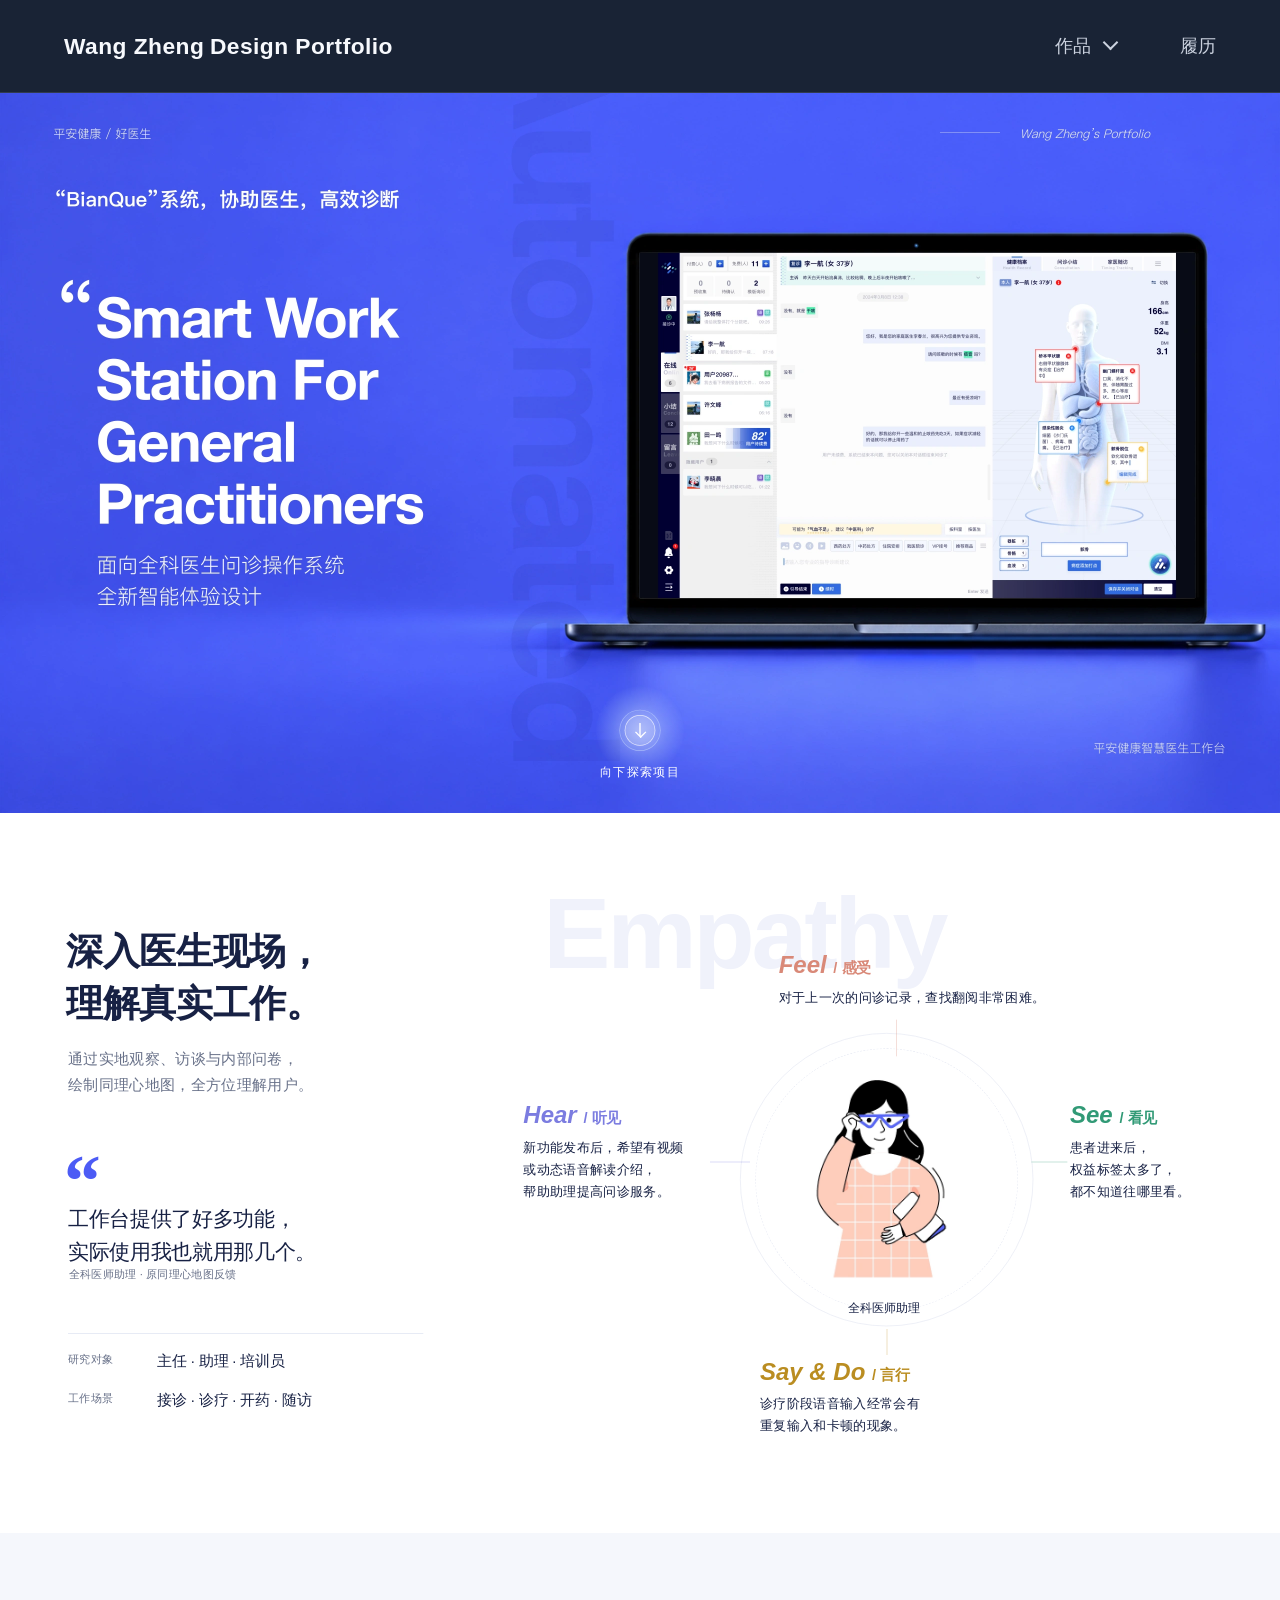
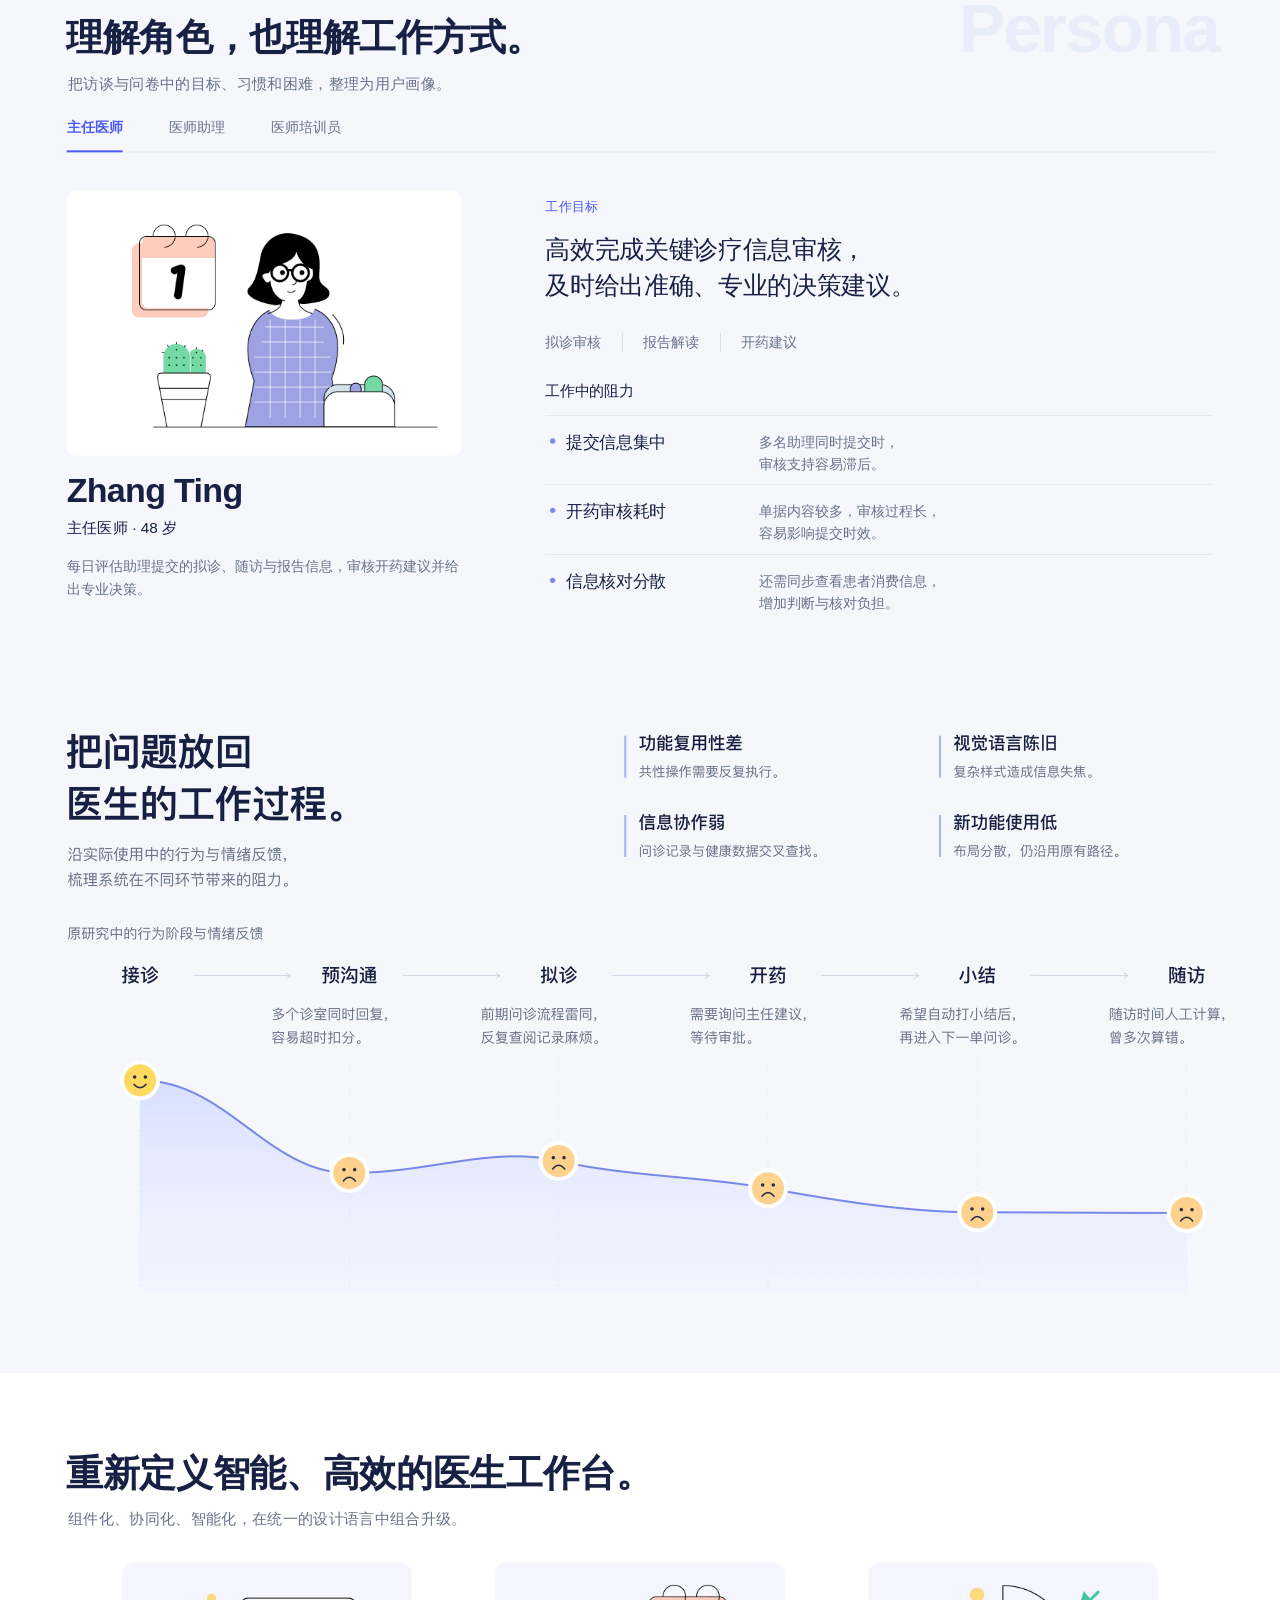
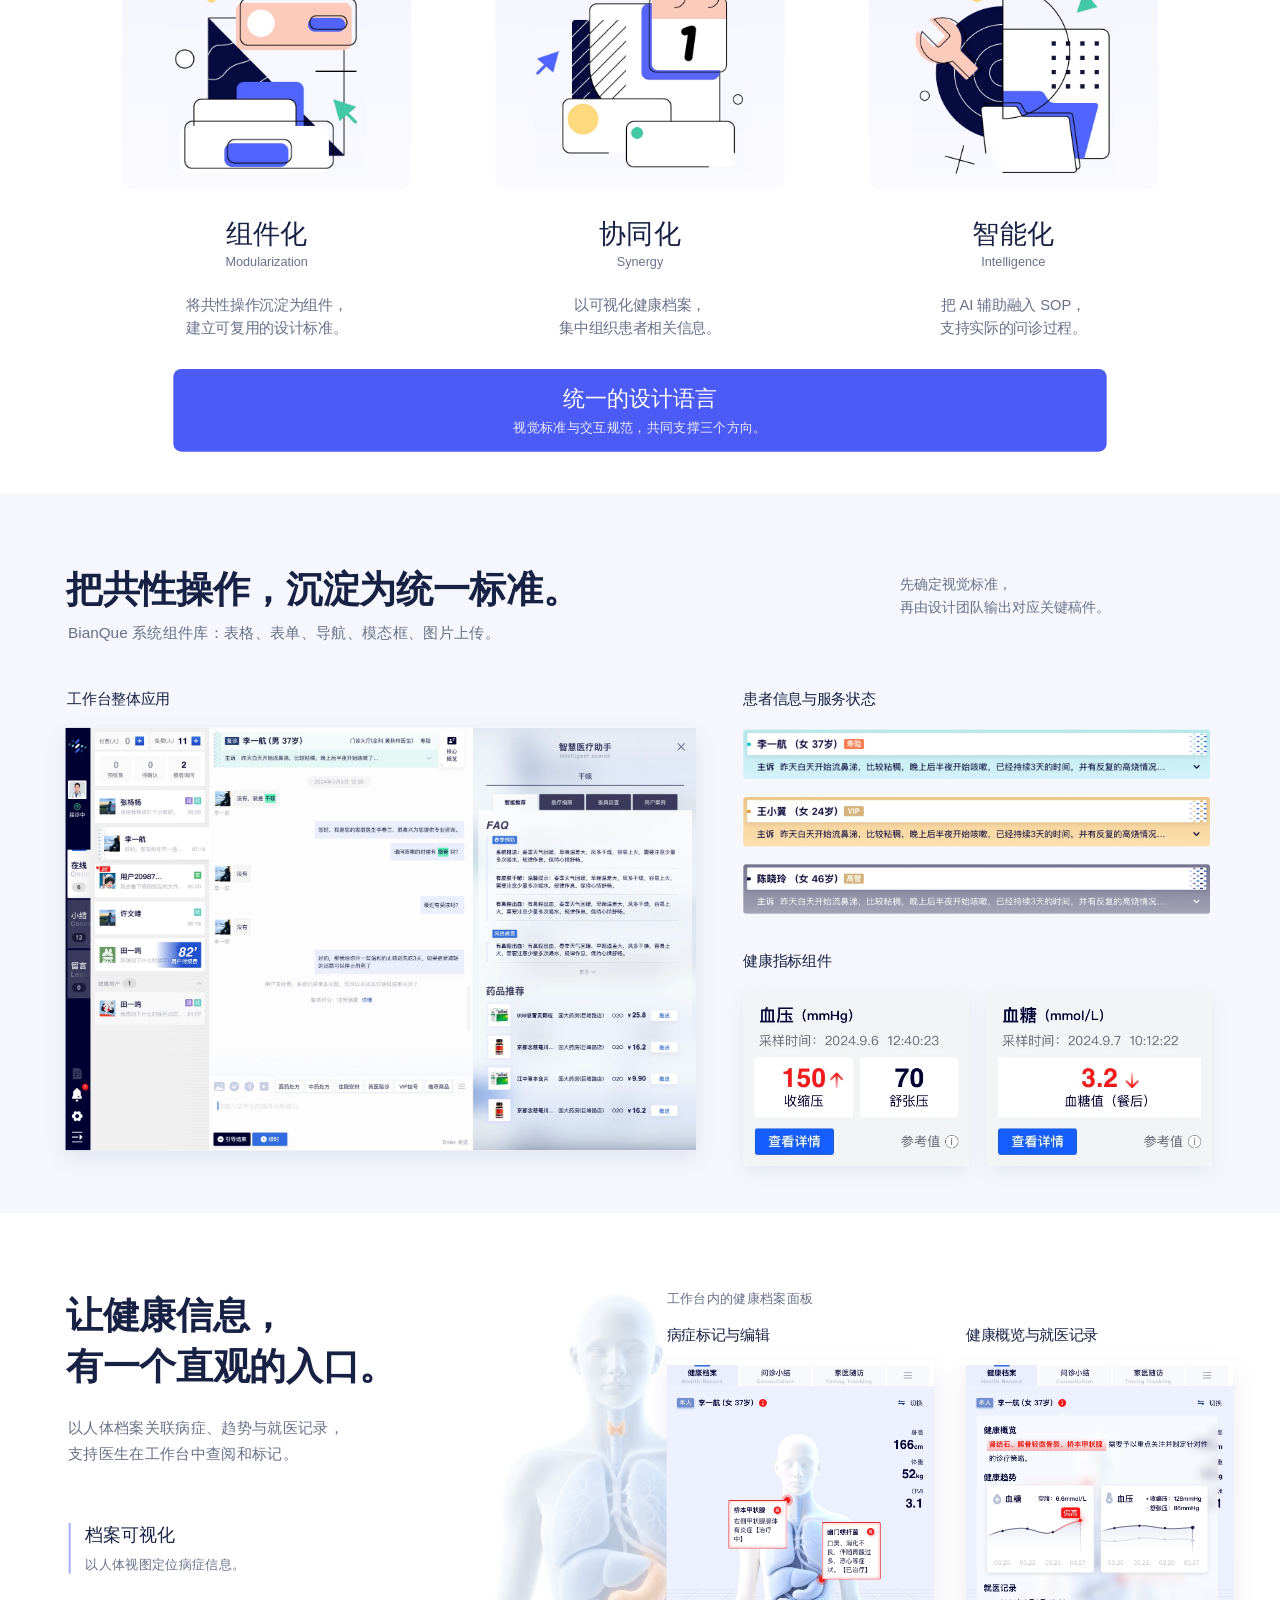
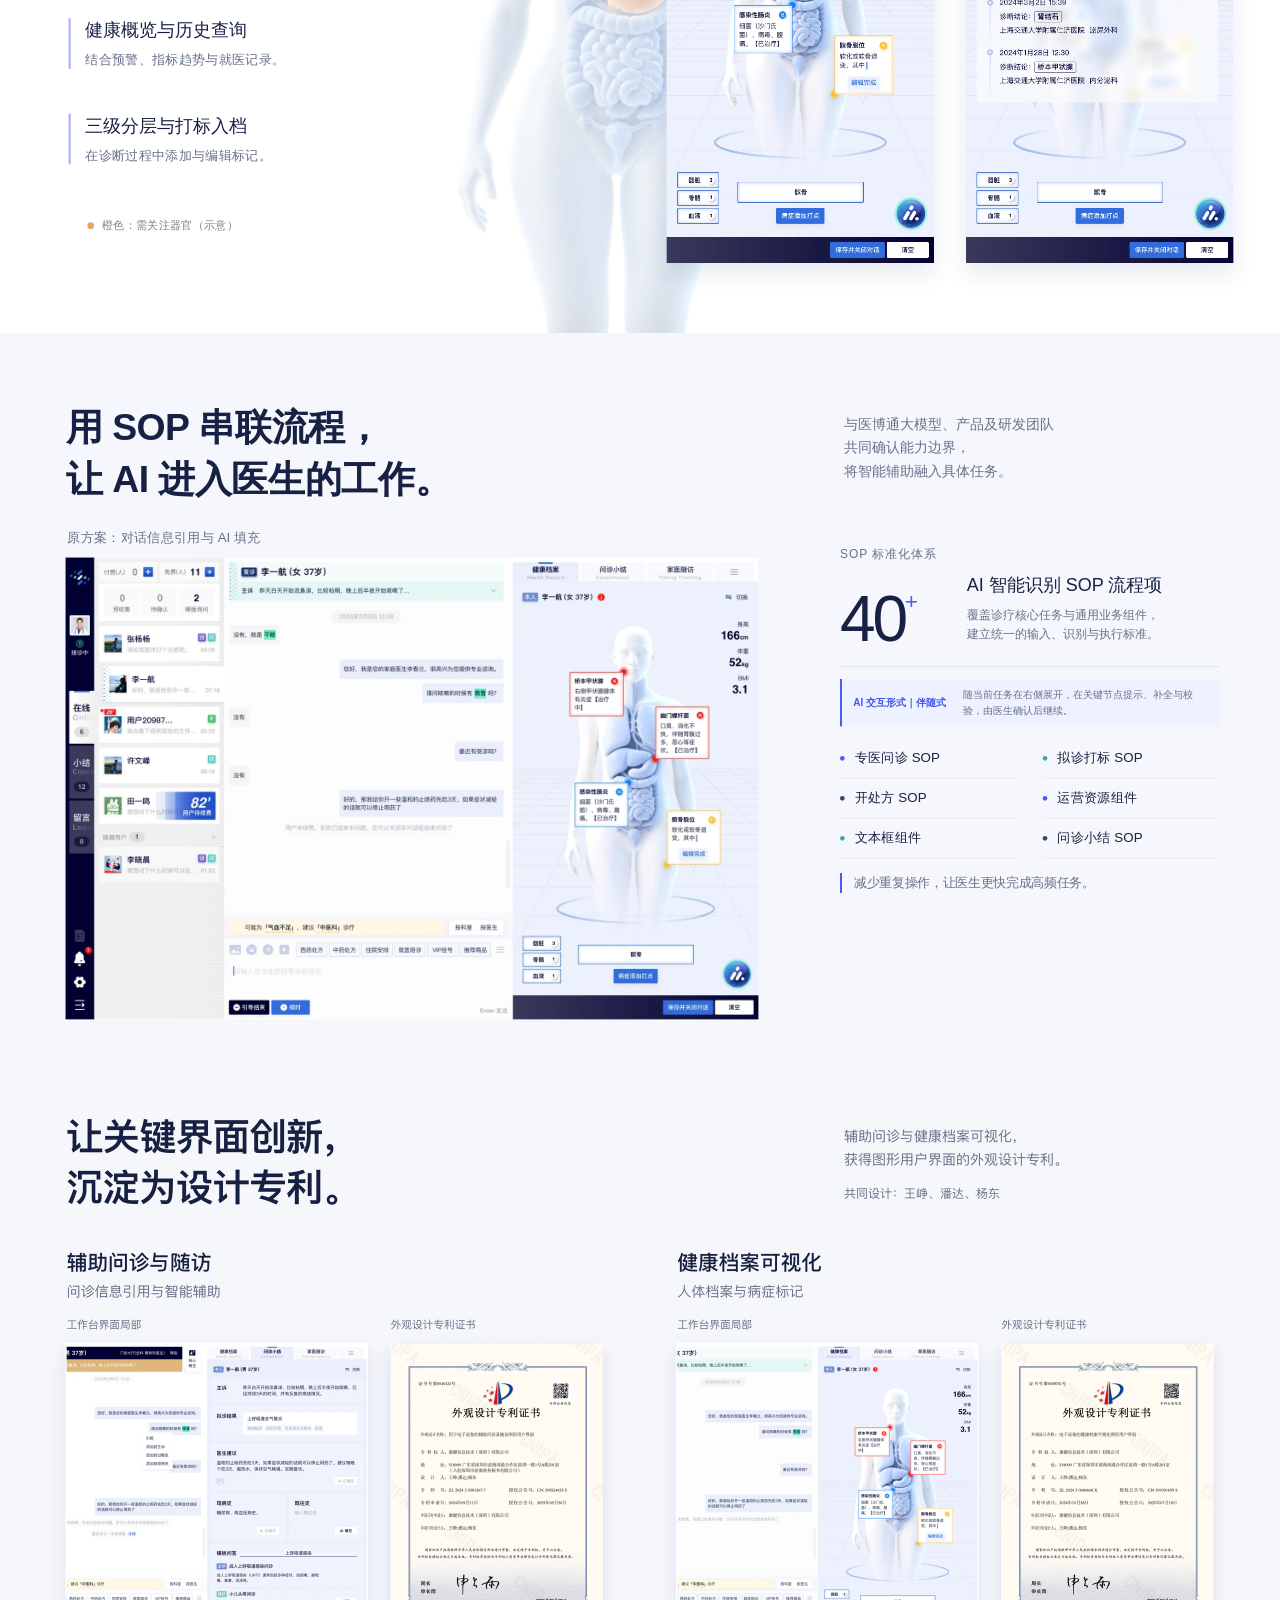
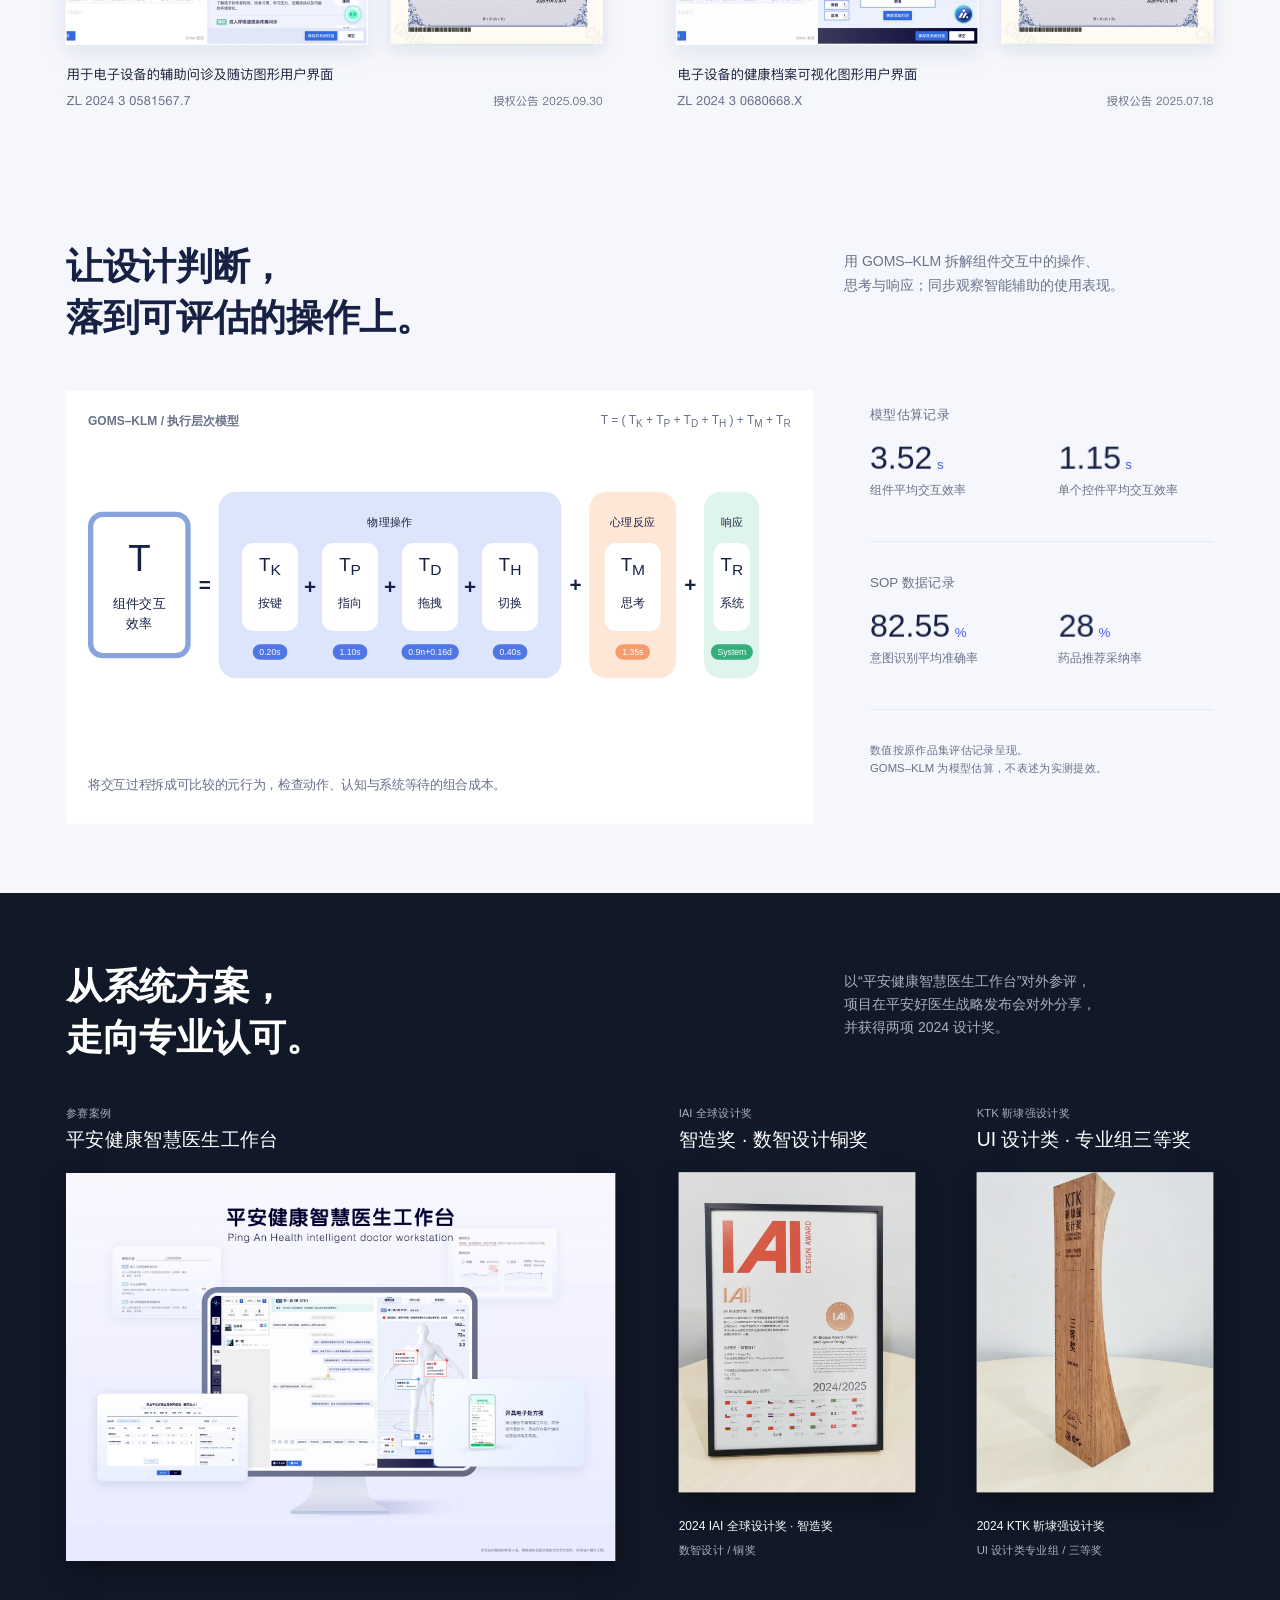
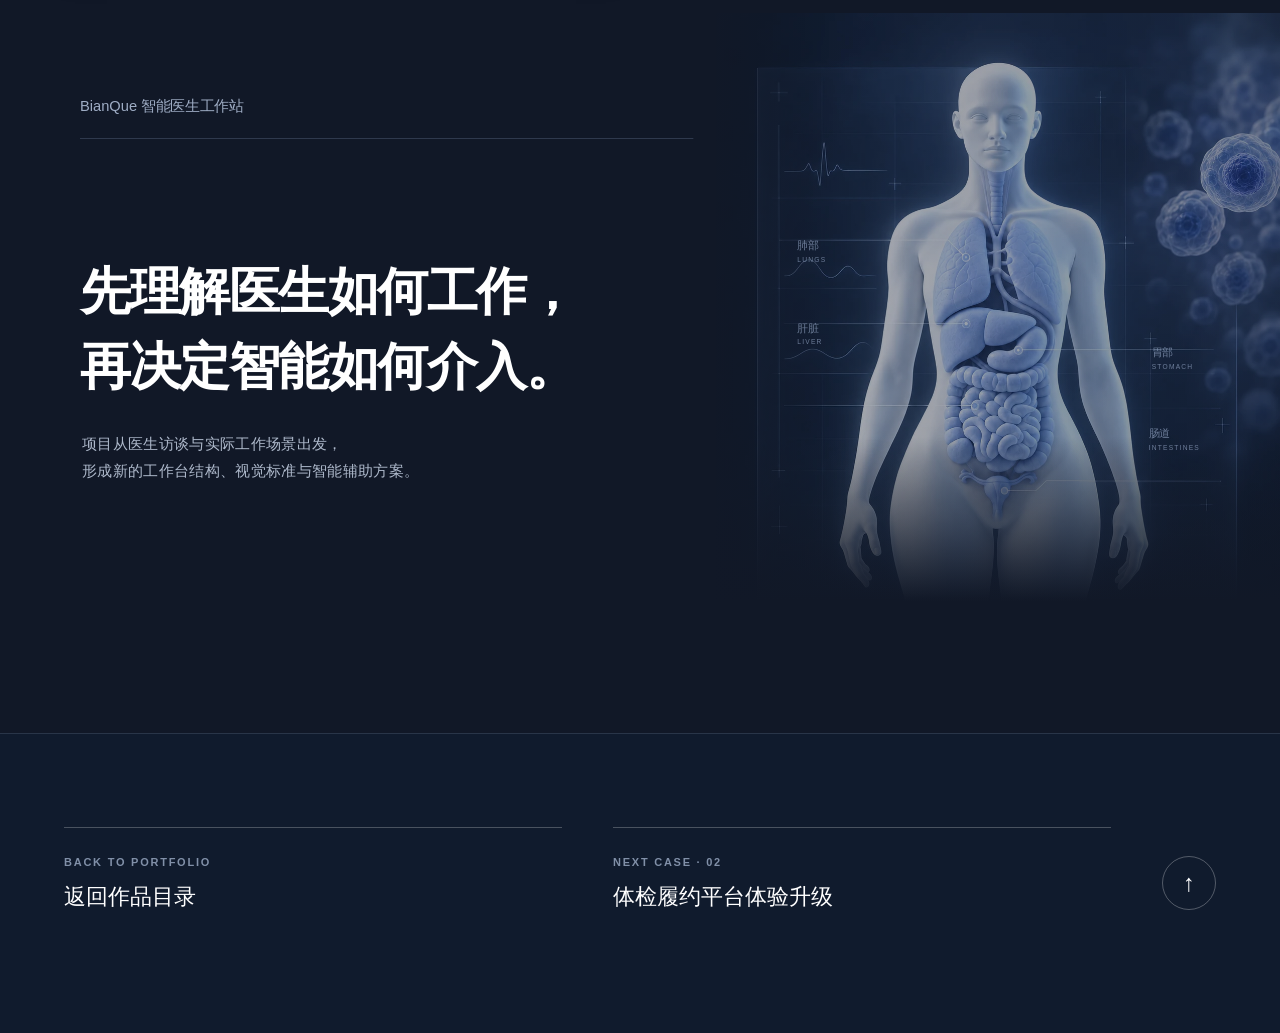
==== commit 16d1d4e9: "Clarify companion AI interaction in SOP section" ====
--- a/work/bianque/index.html
+++ b/work/bianque/index.html
@@ -148,6 +148,7 @@
             <strong>40<sup>+</sup></strong>
             <div><h3>AI 智能识别 SOP 流程项</h3><p>覆盖诊疗核心任务与通用业务组件，<br>建立统一的输入、识别与执行标准。</p></div>
           </div>
+          <p class="ai-interaction-note"><strong>AI 交互形式｜伴随式</strong><span>随当前任务在右侧展开，在关键节点提示、补全与校验，由医生确认后继续。</span></p>
           <div class="ai-sop-list" aria-label="SOP 标准化流程示例">
             <span>专医问诊 SOP</span><span>拟诊打标 SOP</span><span>开处方 SOP</span><span>运营资源组件</span><span>文本框组件</span><span>问诊小结 SOP</span>
           </div>
--- a/assets/css/bianque.css
+++ b/assets/css/bianque.css
@@ -206,12 +206,14 @@
 .ai-sop-head > div { padding-bottom: 3px; }
 .ai-sop-head h3 { font-size: 27px; font-weight: 500; line-height: 1.35; }
 .ai-sop-head > div p { margin-top: 13px !important; color: var(--muted); font-size: 18px; line-height: 1.6; }
-.ai-sop-list { margin-top: 22px; display: grid; grid-template-columns: 1fr 1fr; column-gap: 38px; }
+.ai-interaction-note { margin-top: 18px !important; padding: 13px 15px 13px 17px; display: grid; grid-template-columns: 150px 1fr; gap: 14px; align-items: center; color: var(--muted); border-left: 3px solid var(--blue); background: #eef1ff; font-size: 15px; line-height: 1.5; }
+.ai-interaction-note strong { color: #4655e8; font-weight: 600; }
+.ai-sop-list { margin-top: 18px; display: grid; grid-template-columns: 1fr 1fr; column-gap: 38px; }
 .ai-sop-list span { position: relative; padding: 16px 0 16px 22px; border-bottom: 1px solid #dfe4f1; color: var(--ink); font-size: 20px; }
 .ai-sop-list span::before { content: ""; position: absolute; left: 0; top: 50%; width: 7px; height: 7px; border-radius: 50%; background: var(--blue); transform: translateY(-50%); }
 .ai-sop-list span:nth-child(3n+2)::before { background: #49a5a2; }
 .ai-sop-list span:nth-child(3n)::before { background: #38446a; }
-.ai-sop-result { margin-top: 26px !important; padding-left: 18px; border-left: 3px solid var(--blue); color: var(--muted); font-size: 19px; line-height: 1.6; }
+.ai-sop-result { margin-top: 22px !important; padding-left: 18px; border-left: 3px solid var(--blue); color: var(--muted); font-size: 19px; line-height: 1.6; }
 
 /* 09 / patents */
 .patents { background: var(--soft); }
@@ -316,7 +318,7 @@
   .strategy-grid { position: static; width: 100%; margin-top: 48px; grid-template-columns: 1fr; gap: 54px; }.strategy-grid article, .strategy-image { width: 100%; }.strategy-foundation { position: static; width: 100%; height: 112px; margin-top: 50px; text-align: center; }.strategy-foundation strong { font-size: 26px; }.strategy-foundation span { font-size: 15px; }
   .components-note { position: static; margin-top: 22px !important; font-size: 17px; }.components h3 { position: static; margin-top: 45px; }.components-workstation, .components-patient, .components-metrics { position: static; width: 100%; height: auto; margin-top: 18px; }.components-workstation { aspect-ratio: 1.5; }.components-patient { min-height: 140px; }.components-metrics { grid-template-columns: 1fr; }
   .health-points { position: static; width: 100%; margin-top: 48px; }.health-anatomy { position: static; width: 80%; height: auto; margin: 10px auto 0; }.health-legend { position: static; margin-top: 12px !important; }.health-showcase { position: static; width: 100%; margin-top: 50px; }.health-panels { grid-template-columns: 1fr; }.health-panels img { height: 570px; }
-  .ai-note { margin-top: 24px !important; }.ai-label { position: static; margin-top: 45px !important; }.ai-screen { position: static; width: 100%; height: auto; aspect-ratio: 1.5; margin-top: 18px; }.ai-flow { position: static; width: 100%; margin-top: 48px; }.ai-sop-head { grid-template-columns: 132px 1fr; }.ai-sop-head > strong { font-size: 72px; }.ai-sop-head h3 { font-size: 22px; }.ai-sop-head > div p { font-size: 16px; }.ai-sop-list { grid-template-columns: 1fr; }.ai-sop-list span { font-size: 17px; }
+  .ai-note { margin-top: 24px !important; }.ai-label { position: static; margin-top: 45px !important; }.ai-screen { position: static; width: 100%; height: auto; aspect-ratio: 1.5; margin-top: 18px; }.ai-flow { position: static; width: 100%; margin-top: 48px; }.ai-sop-head { grid-template-columns: 132px 1fr; }.ai-sop-head > strong { font-size: 72px; }.ai-sop-head h3 { font-size: 22px; }.ai-sop-head > div p { font-size: 16px; }.ai-interaction-note { grid-template-columns: 1fr; gap: 6px; font-size: 14px; }.ai-sop-list { grid-template-columns: 1fr; }.ai-sop-list span { font-size: 17px; }
   .patent-grid { position: static; width: 100%; margin-top: 52px; grid-template-columns: 1fr; gap: 80px; }.patent-pair { grid-template-columns: 1fr 42%; gap: 18px; }.patent-pair figure:first-child img { width: 100%; height: 360px; }.patent-pair figure:last-child img { width: 100%; height: 360px; }.patent-grid > article > span { flex-direction: column; gap: 8px; }
   .evaluation-model, .evaluation-data { position: static; width: 100%; height: auto; margin-top: 48px; }.evaluation-model { overflow-x: auto; }.formula { width: 1030px; }.evaluation-data > div { gap: 22px; }.evaluation-data article strong { font-size: 38px; }
   .recognition-case, .award { position: static; width: 100%; margin-top: 48px; }.recognition-case img, .award > div { width: 100%; height: auto; aspect-ratio: 1.42; }.award > div img { object-fit: contain; }.award { margin-top: 70px; }
